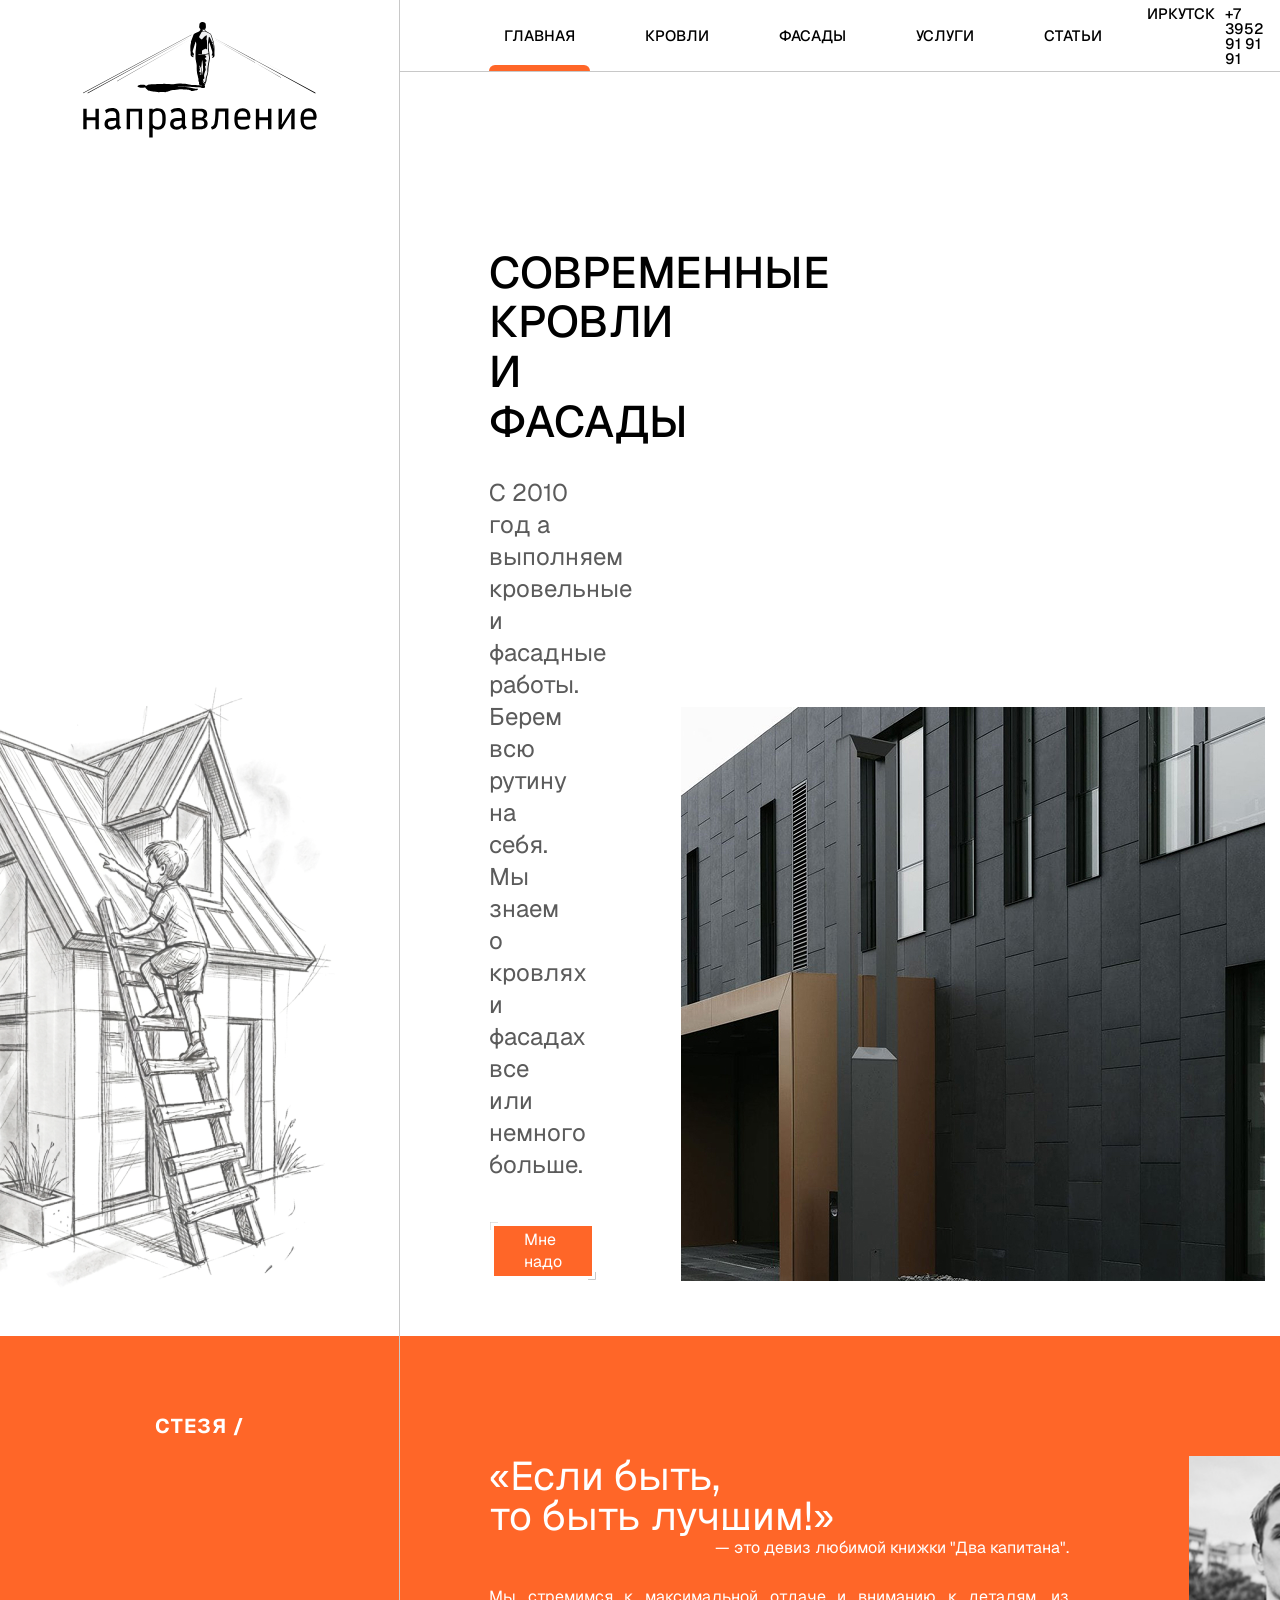
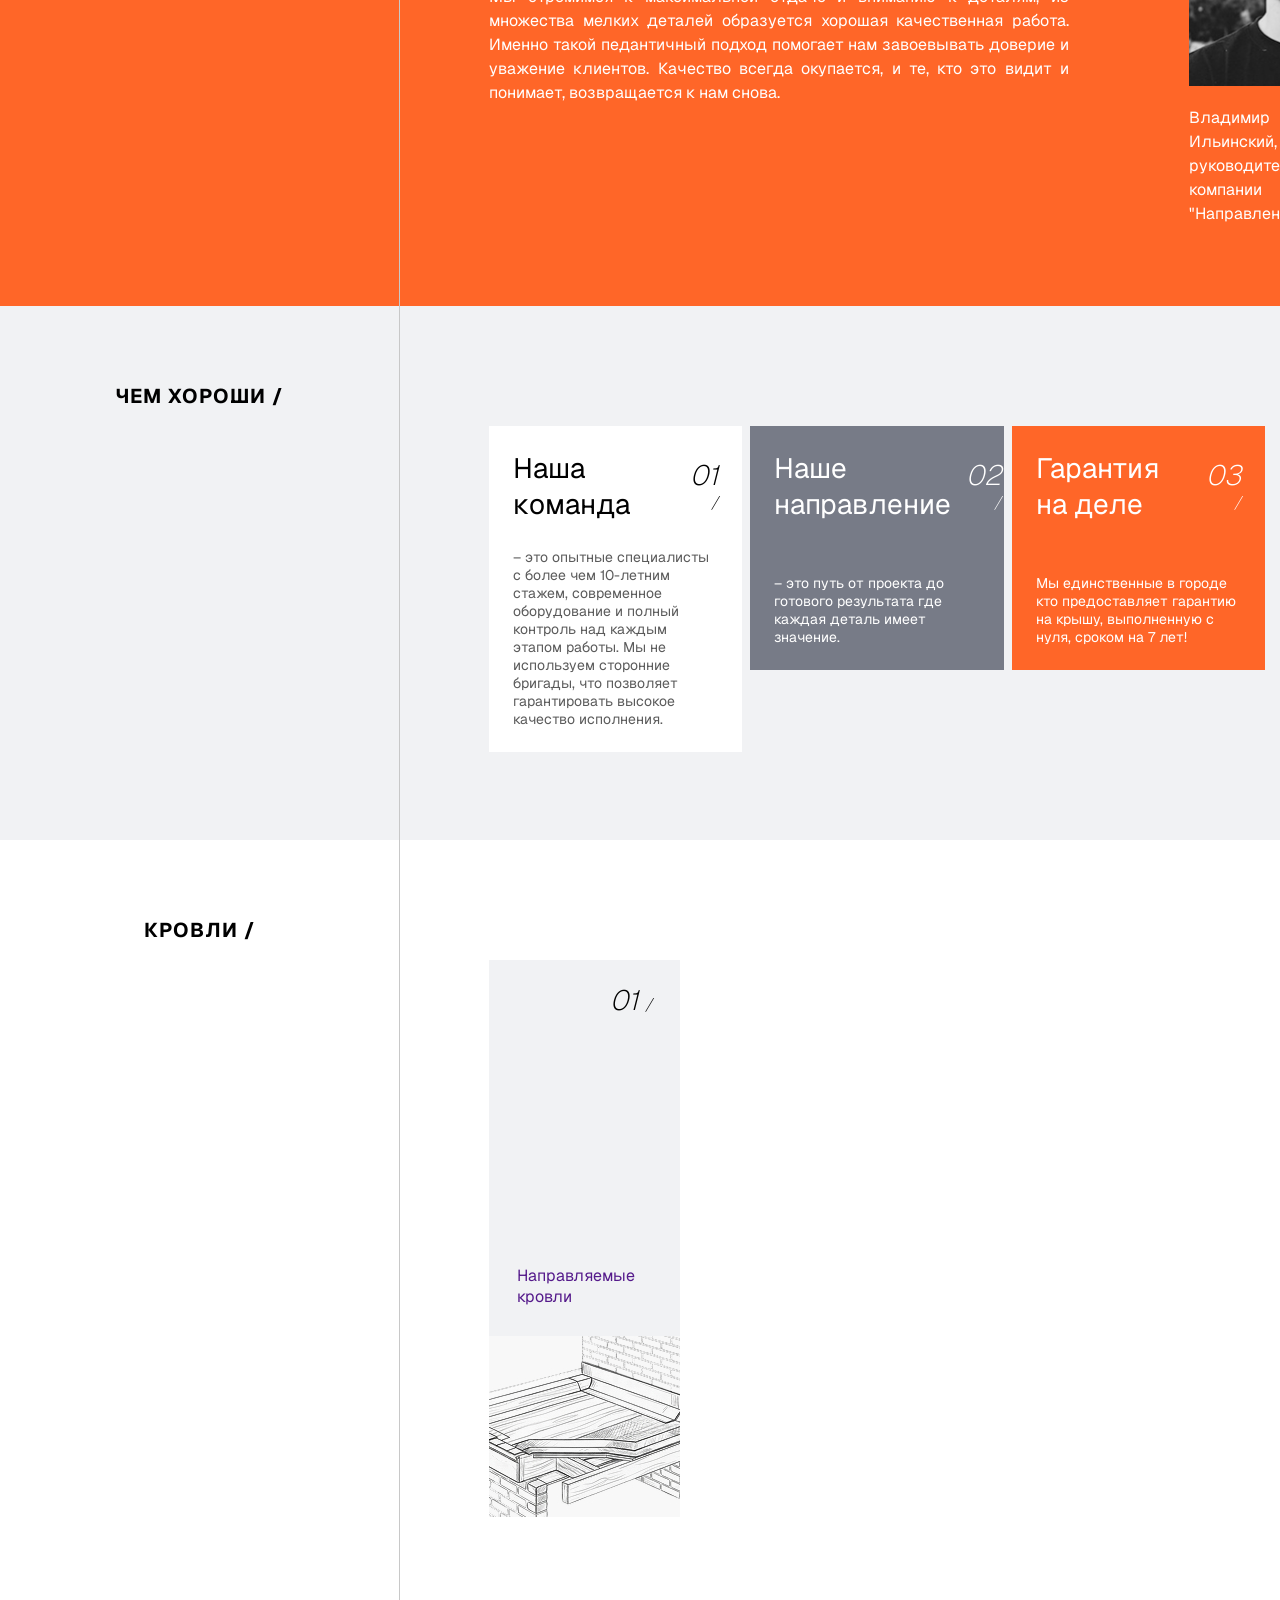
==== index.html @ a2d2a2b3 "верстка: первый коммит" ====
<!DOCTYPE html>

<html lang="ru">

<head>
	<meta charset="utf-8" />
	<title>Главная</title>
	<meta name="description" content="" />
	<meta http-equiv="X-UA-Compatible" content="IE=edge" />
	<meta name="viewport" content="width=device-width, initial-scale=1.0, maximum-scale=1.0, user-scalable=no">
    

    <link rel="stylesheet" href="css/fontawesome-all.css" />
    <link rel="stylesheet" href="css/slick.css" />
    <link rel="stylesheet" href="css/slick-theme.css" />
    <link rel="stylesheet" href="css/jquery.fancybox.css" />
    <link rel="stylesheet" href="css/fonts.css" />
    <link rel="stylesheet" href="css/reset.css" />
    <link rel="stylesheet" href="css/style.css" />
    <link rel="stylesheet" href="css/media.css" />
	
    <link rel="preconnect" href="https://fonts.googleapis.com">
    <link rel="preconnect" href="https://fonts.gstatic.com" crossorigin>
    <link href="https://fonts.googleapis.com/css2?family=Geist:ital,wght@0,100..900;1,100..900&display=swap" rel="stylesheet">
	

</head>
<body>

    
    
    <!-- HEADER
    ================================= -->
    <div class="header">
        <div class="two-cols">
            <div class="two-cols__left header__left">
                <div class="logo">
                    <a href="">
                        <img src="img/header/logo.svg" alt="">
                    </a>
                </div>
            </div>
            <div class="two-cols__right header__right">    
                <div class="container">
                    <div class="cols">
                        <div class="col">
                            <div class="nav">
                                <ul>
                                    <li class="active"><a href="">главная</a></li>
                                    <li><a href="">Кровли</a></li>
                                    <li><a href="">Фасады</a></li>
                                    <li><a href="">Услуги</a></li>
                                    <li><a href="">Статьи</a></li>
                                </ul>
                            </div>
                        </div>
                        <div class="col">
                            <div class="header__phone">
                                <span>Иркутск</span>
                                <a href="">+7 3952 91 91 91</a>
                            </div>
                        </div>
                    </div>
                </div>
            </div>
        </div>
    </div>

    <!-- INTRO
    ================================= -->
    <div class="intro">
        <div class="two-cols">
            <div class="two-cols__left intro__bg" style="background-image: url(img/intro/bg_1.png);">
                
            </div>
            <div class="two-cols__right">
                <div class="container">
                    <div class="intro__cols">
                        <div class="intro__left">
                            <h1 class="intro__title">Современные кровли и фасады</h1>
                            <p class="intro__text">С 2010 год а выполняем кровельные и фасадные работы. Берем всю рутину на себя. Мы знаем о кровлях и фасадах все или немного больше.</p>
                            <a href="" class="btn btn-orange">Мне надо</a>
                        </div>
                        <div class="intro__right">
                            <div class="intro__slider">
                                <div class="slider_intro_1">
                                    <div class="slide">
                                        <div class="in">
                                            <div class="pic">
                                                <img src="img/intro/pic_1.jpg" alt="">
                                            </div>
                                        </div>
                                    </div>
                                    <div class="slide">
                                        <div class="in">
                                            <div class="pic">
                                                <img src="img/intro/pic_1.jpg" alt="">
                                            </div>
                                        </div>
                                    </div>
                                    <div class="slide">
                                        <div class="in">
                                            <div class="pic">
                                                <img src="img/intro/pic_1.jpg" alt="">
                                            </div>
                                        </div>
                                    </div>
                                </div>
                                <div class="arrows-append-vert" id="arrows-append_1"></div>
                            </div>
                        </div>
                    </div>
                </div>
            </div>
        </div>
    </div>
    
    <!-- ABOUT
    ================================= -->
    <div class="section orange">
        <div class="two-cols">
            <div class="two-cols__left">
                <div class="section__subtitle white">стезя /</div>
            </div>
            <div class="two-cols__right">
                <div class="container">
                    <div class="about">
                        <div class="about__cols">
                            <div class="about__left">
                                <h2 class="title-block white">«Если быть,<br> то быть лучшим!» <span class="t-right">— это девиз любимой книжки "Два капитана".</span></h2>
                                <p>Мы стремимся к максимальной отдаче и вниманию к деталям, из множества мелких деталей образуется хорошая качественная работа. Именно такой педантичный подход помогает нам завоевывать доверие и уважение клиентов. Качество всегда окупается, и те, кто это видит и понимает, возвращается к нам снова.</p>
                            </div>
                            <div class="about__right">
                                <div class="pic">
                                    <img src="img/about/pic_1.jpg" alt="">
                                </div>
                                <div class="about__name">Владимир Ильинский,<br> руководитель компании "Направление"</div>
                            </div>
                        </div>
                    </div>
                </div>
            </div>
        </div>
    </div>

    <!-- ADVANTAGES
    ================================= -->
    <div class="section gray">
        <div class="two-cols">
            <div class="two-cols__left">
                <div class="section__subtitle">чем хороши / </div>
            </div>
            <div class="two-cols__right">
                <div class="container">
                    <div class="advantages">
                        <div class="items">
                            <div class="item">
                                <div class="in">
                                    <div class="top">
                                        <div class="title">Наша команда</div>
                                        <div class="num">01 <span>/</span></div>
                                    </div>
                                    <div class="bottom">
                                        <p>– это опытные специалисты с более чем 10-летним стажем, современное оборудование и полный контроль над каждым этапом работы. Мы не используем сторонние бригады, что позволяет гарантировать высокое качество исполнения.</p>
                                    </div>
                                </div>
                            </div>
                            <div class="item">
                                <div class="in gray">
                                    <div class="top">
                                        <div class="title white">Наше направление</div>
                                        <div class="num white">02 <span>/</span></div>
                                    </div>
                                    <div class="bottom">
                                        <p class="white">– это путь от проекта до готового результата где каждая деталь имеет значение.</p>
                                    </div>
                                </div>
                            </div>
                            <div class="item">
                                <div class="in orange">
                                    <div class="top">
                                        <div class="title white">Гарантия на деле</div>
                                        <div class="num white">03 <span>/</span></div>
                                    </div>
                                    <div class="bottom">
                                        <p class="white">Мы единственные в городе кто предоставляет гарантию на крышу, выполненную с нуля, сроком на 7 лет!</p>
                                    </div>
                                </div>
                            </div>
                        </div>
                    </div>
                </div>
            </div>
        </div>
    </div>
    
    <!-- CATEGORY
    ================================= -->
    <div class="section">
        <div class="two-cols">
            <div class="two-cols__left">
                <div class="section__subtitle">кровли /</div>
            </div>
            <div class="two-cols__right">
                <div class="container">
                    <div class="category">
                        <div class="items">
                            <div class="item">
                                <a href="">
                                    <div class="in">
                                        <div class="top">
                                            <div class="num">01 <span>/</span></div>
                                            <div class="title">Направляемые кровли</div>
                                        </div>
                                        <div class="pic">
                                            <img src="img/category/pic_1.jpg" alt="">
                                        </div>
                                    </div>
                                </a>
                            </div>
                        </div>
                    </div>
                </div>
            </div>
        </div>
    </div>

  

 
      
  
    
    
    
    <script src="https://code.jquery.com/jquery-3.7.1.min.js" integrity="sha256-/JqT3SQfawRcv/BIHPThkBvs0OEvtFFmqPF/lYI/Cxo=" crossorigin="anonymous"></script>
    <script src="libs/jquery.fancybox.js"></script>
    <script src="libs/slick.min.js"></script> 
    <script src="js/common.js"></script>
 

   
    
</body>
</html>
---- css/style.css ----
.clearfix:before, .clearfix:after {
    content: '';
    display: table;
}
.clearfix:after {
    clear: both;
}

*::-webkit-input-placeholder {
	color: #000;
	opacity: .8;
}

*:-moz-placeholder {
	color: #000;
	opacity: .8;
}
*::-moz-placeholder {
	color: #000;
	opacity: .8;
}
*:-ms-input-placeholder {
	color: #000;
	opacity: .8;
}

*{
    box-sizing: border-box;
    -moz-box-sizing: border-box;
}

body {
    width: 100%;
    font-size: 16px;
    font-family: "Geist", sans-serif;
	font-optical-sizing: auto;
    font-weight: normal;
    line-height: 1.3;
    position: relative;
}

.container{
    width: 100%;
    max-width: 1310px;
    min-width: 320px;
    padding-left: 15px;
    padding-right: 15px;
}

.hidden {
  display: none !important;
}


input[type='text'],
input[type='password'],
input[type='search']{
    width: 100%;
    height: 33px;
    padding: 0 12px;
    color: #707070;
    font-family: "Geist", sans-serif;
    font-size: 12px;
    background-color: #fff;
    border: 1px solid #00728A;
    border-radius: 0;
    transition: .3s;
}

textarea{    
    width: 100%;
    height: 120px;
    padding: 12px;
    color: #707070;
    font-family: "Geist", sans-serif;
    font-size: 12px;
    background-color: #fff;
    border: 1px solid #00728A;
    border-radius: 0;
    resize: none;
}

input:focus{
    outline: none;
}

textarea:focus{
    outline: none;
}

.cols{
    display: flex;
    flex-wrap: wrap;
    margin: 0 -15px;
}

.col{
    padding: 0 15px;
}

.btn{
    display: inline-block;
    border: medium none;
    background: transparent;
    cursor: pointer;
    transition: .3s;
    font-family: "Geist", sans-serif;
    position: relative;
}

.btn-orange{
    min-height: 58px;
    display: inline-flex;
    align-items: center;
    justify-content: center;
    padding: 3px 30px;
    background: #ff6628;
    border: 5px solid transparent;
    background-clip: padding-box;
    font-weight: 400;
    font-size: 16px;
    line-height: 1.375;
    color: #fff;
}

.btn-orange:before{
    content: "";
    width: 8px;
    height: 8px;
    background: url(../img/icons/btn_left_top.svg) center no-repeat;
    position: absolute;
    top: -4px;
    left: -4px;
}

.btn-orange:after{
    content: "";
    width: 8px;
    height: 8px;
    background: url(../img/icons/btn_bottom_right.svg) center no-repeat;
    position: absolute;
    bottom: -4px;
    right: -4px;
}

.btn-orange:active,
.btn-orange:hover{
    opacity: .888;
}

button:focus{
    outline: none;
}

.slick-dots{
    position: absolute;
    text-align: center;
    bottom: 25px;    
    width: 100%;
    margin: 0 auto !important;
    padding: 0 !important;
}

.slick-dots li{
    width: auto;
    height: auto;
    margin: 0 6px!important;
    padding: 0!important;
}

.slick-dots li:before{
    display: none;
}

.slick-dots li button{
    width: 15px;
    height: 15px;
    padding: 0;
    overflow: hidden;
    border-radius: 50%;
    background-color: transparent;
    border: 1px solid #00728A;
    opacity: 1;
    text-indent: -9999px;
    transition: .3s;
}

.slick-dots li.slick-active button{
    background-color: #00728A;
}

.slick-prev, 
.slick-next{
    width: 38px;
    height: 16px;
    z-index: 9;
    top: 50%;
    transform: translateY(-50%);
    transition: .3s;
    border-radius: 0;
    background-position: center !important;
    background-color: transparent !important;
    background-repeat: no-repeat !important;
}

.slick-prev:before,
.slick-next:before{
    content: none;
    
}

.slick-prev{
    left: 0;
    background-image: url(../img/icons/prev.svg)!important;
}

.slick-prev:hover{
    opacity: .8;
}

.slick-next{
    right: 0;
    background-image: url(../img/icons/next.svg)!important;
}

.slick-next:hover{
    opacity: .8;
}

.slick-dotted.slick-slider{
    margin-bottom: 0;
}

.arrows-append{
    width: 104px;
    height: 16px;
    margin: 40px auto 0;
    position: relative;
    z-index: 1;
}

.arrows-append-vert{
    width: 16px;
    height: 104px;
    position: relative;
    position: absolute;
    top: 50%;
    right: -65px;
    z-index: 3;
    transform: translateY(-50%);
}

.arrows-append-vert .slick-prev,
.arrows-append-vert .slick-next{
    width: 16px;
    height: 38px;
    top: auto;
    transform: none;
}

.arrows-append-vert .slick-prev{
    top: 0;
    left: 0;
    background-image: url(../img/icons/prev_vert.svg)!important;
}

.arrows-append-vert .slick-next{
    bottom: 0;
    right: 0;
    background-image: url(../img/icons/next_vert.svg)!important;
}

.t-right{
    text-align: right;
}

.section{
    position: relative;
    z-index: 1;
}

.section.orange{
    background: #ff6628;
}

.section.gray{
    background: #f1f2f4;
}

.two-cols{
    display: flex;
    flex-wrap: wrap;
}

.two-cols__left{
    width: 400px;
    flex-shrink: 0;
    border-right: 1px solid #c8c8c8;
}

.two-cols__right{
    width: calc(100% - 400px);
    padding-left: 74px;
}

.section .two-cols__left{
    padding: 78px 30px 35px;
}

.section .two-cols__right{
    padding-top: 120px;
    padding-bottom: 80px;
}

.section__subtitle{
    margin-bottom: 30px;
    font-weight: 700;
    font-size: 20px;
    line-height: 1.2;
    letter-spacing: 0.05em;
    text-transform: uppercase;
    color: #000;
    text-align: center;
}

.section__subtitle.white{
    color: #fff;
}

.title-block{
    margin-bottom: 25px;
    font-weight: 400;
    font-size: 40px;
    line-height: 1;
    color: #000;
}

.title-block.white{
    color: #fff;
}

.title-block span{
    display: block;
    font-weight: 400;
    font-size: 16px;
    line-height: 1.5;
    color: #fff;
}

/**HEADER**/
.header{
    width: 100%;
    position: relative;
    z-index: 12;
}

.header .two-cols{
    align-items: flex-start;
}

.header__left{
    padding: 22px 30px 0;
}

.header__right{
    border-bottom: 1px solid #c8c8c8;
}

.header .logo{
    display: flex;
    justify-content: center;
}

.header .logo img{
    width: 234px;
    display: block;
}

.header  .cols{
    flex-wrap: nowrap;
    align-items: center;
    justify-content: space-between;
}

.nav > ul{
    display: flex;
    column-gap: 40px;
    list-style: none;
}

.nav > ul > li{
    position: relative;
}

.nav > ul > li > a{
    display: block;
    padding: 28px 15px;
    font-weight: 500;
    font-size: 15px;
    line-height: 1;
    text-transform: uppercase;
    color: #000;
    position: relative;
}

.nav > ul > li > a:before{
    content: "";
    width: 100%;
    height: 6px;
    background: #ff6628;
    border-radius: 12px 12px 0 0;
    position: absolute;
    bottom: 0;
    left: 0;
    z-index: 3;
    transition: .3s;
    opacity: 0;
}

.nav > ul > li:hover > a:before,
.nav > ul > li.active > a:before{
    opacity: 1;
}

.header__phone{
    display: flex;
    column-gap: 10px;
    font-weight: 500;
    font-size: 15px;
    line-height: 1;
    text-transform: uppercase;
    color: #000;
}

.header__phone span{
    
}

.header__phone a{
    color: inherit;
}

/**INTRO**/
.intro{
    width: 100%;
    position: relative;
    z-index: 12;
}


.intro .two-cols__left{

}

.intro .two-cols__right{
    min-height: 824px;
    padding-top: 110px;
    padding-bottom: 55px;
}

.intro__bg{
    background-position: left bottom;
    background-repeat: no-repeat;
}

.intro__cols{
    display: flex;
    flex-wrap: wrap;
    align-items: flex-end;
}

.intro__left{
    width: calc(100% - 584px);
    padding-right: 105px;
}

.intro__right{
    width: 584px;
    flex-shrink: 0;
}

.intro__title{
    margin-bottom: 30px;
    font-weight: 500;
    font-size: 44px;
    line-height: 1.13636;
    text-transform: uppercase;
    color: #000;
}

.intro__text{
    margin-bottom: 40px;
    font-weight: 400;
    font-size: 24px;
    line-height: 1.33333;
    color: #5b5b5b;
}

.intro__slider{
    position: relative;
}

.intro__slider .in{
    height: 574px;
    position: relative;
}

.intro__slider .pic{
    height: 100%;
    position: relative;
    z-index: 1;
}

.intro__slider .pic img{
    width: 100%;
    height: 100%;
    display: block;
    object-fit: cover;
}

/**ABOUT**/
.about{

}

.about__cols{
    display: flex;
    flex-wrap: wrap;
}

.about__left{
    width: 700px;
    flex-shrink: 0;
    padding-right: 120px;
}

.about__right{
    width: calc(100% - 700px);
}

.about p{
    font-weight: 400;
    font-size: 16px;
    line-height: 1.5;
    text-align: justify;
    color: #fff;
}

.about .pic{
    width: 230px;
    margin-bottom: 20px;
}

.about .pic img{
    width: 100%;
    display: block;
}

.about__name{
    font-weight: 400;
    font-size: 16px;
    line-height: 1.5;
    color: #fff;
}

/**ADVANTAGES**/
.advantages{

}

.advantages .items{
    display: flex;
    flex-wrap: wrap;
    margin: 0 -4px;
}

.advantages .item{
    width: 33.33%;
    padding: 0 4px;
    margin-bottom: 8px;
}

.advantages .item .in{
    min-height: 244px;
    display: flex;
    flex-wrap: wrap;
    align-content: space-between;
    padding: 24px;
    background: #fff;
}

.advantages .item .in.gray{
    background: #777b87;
}

.advantages .item .in.orange{
    background: #ff6628;
}

.advantages .item .top{
    width: 100%;
    display: flex;
    align-items: center;
    justify-content: space-between;
    padding-bottom: 25px;
}

.advantages .item .bottom{
    width: 100%;
}

.advantages .item .title{
    padding-right: 15px;
    font-weight: 400;
    font-size: 28px;
    color: #000;
}

.advantages .item .num{
    font-weight: 200;
    font-style: italic;
    font-size: 28px;
    line-height: 0.85714;
    text-align: right;
    text-transform: uppercase;
    color: #000;
}

.advantages .item .num span{
    font-size: 16px;
}

.advantages .item p{
    font-weight: 400;
    font-size: 14px;
    line-height: 1.28571;
    color: #5b5b5b;
}

.advantages .item .title.white,
.advantages .item .num.white,
.advantages .item p.white{
    color: #fff;
}

/**CATEGORY**/
.category{

}

.category .items{
    display: flex;
    flex-wrap: wrap;
    margin: 0 -2px;
}

.category .item{
    width: 25%;
    padding: 0 2px;
    margin-bottom: 4px;
}

.category .item .in{
    display: flex;
    flex-wrap: wrap;
    align-content: space-between;
}

.category .item .top{
    height: 376px;
    display: flex;
    flex-wrap: wrap;
    align-content: space-between;
    padding: 28px;
    background: #f1f2f4;
}

.category .item .num{
    margin-bottom: 20px;
    width: 100%;
    font-weight: 200;
    font-style: italic;
    font-size: 28px;
    line-height: 0.85714;
    text-align: right;
    text-transform: uppercase;
    color: #000;
}

.category .item .num span{
    font-size: 16px;
}

.category .item .title{
    width: 100%;
}

.category .item .pic{
    height: 181px;
}

.category .item .pic img{
    width: 100%;
    height: 100%;
    display: block;
    object-fit: cover;
}
---- css/media.css ----
@media only screen and (max-width : 1600px){
	


}/**1600px**/

@media only screen and (max-width : 1440px){
	
}/**1440px**/



@media only screen and (max-width : 1280px){
	
}/**1280px**/

@media only screen and (max-width : 1200px){
	
}/**1200px**/

@media only screen and (max-width : 1199px){
	
}/**1199px**/

@media only screen and (max-width : 992px){

}/**992px**/

@media only screen and (max-width : 991px){
	
}/**991px**/

@media only screen and (max-width : 768px){
    
}/**768px**/

@media only screen and (max-width : 767px){
	



}/**767px**/

@media only screen and (max-width : 576px){
	
}/**576px**/

@media only screen and (max-width : 575px){
	
}/**575px**/

@media only screen and (max-width : 480px){
	
}/**480px**/

@media only screen and (max-width : 425px){
	
}/**425px**/

@media only screen and (max-width : 375px){
	
}/**375px**/

@media only screen and (max-width : 360px){
	
}/**360px**/

@media only screen and (max-width : 320px){

}/**320px**/





@media only screen and (min-width : 1200px){

}
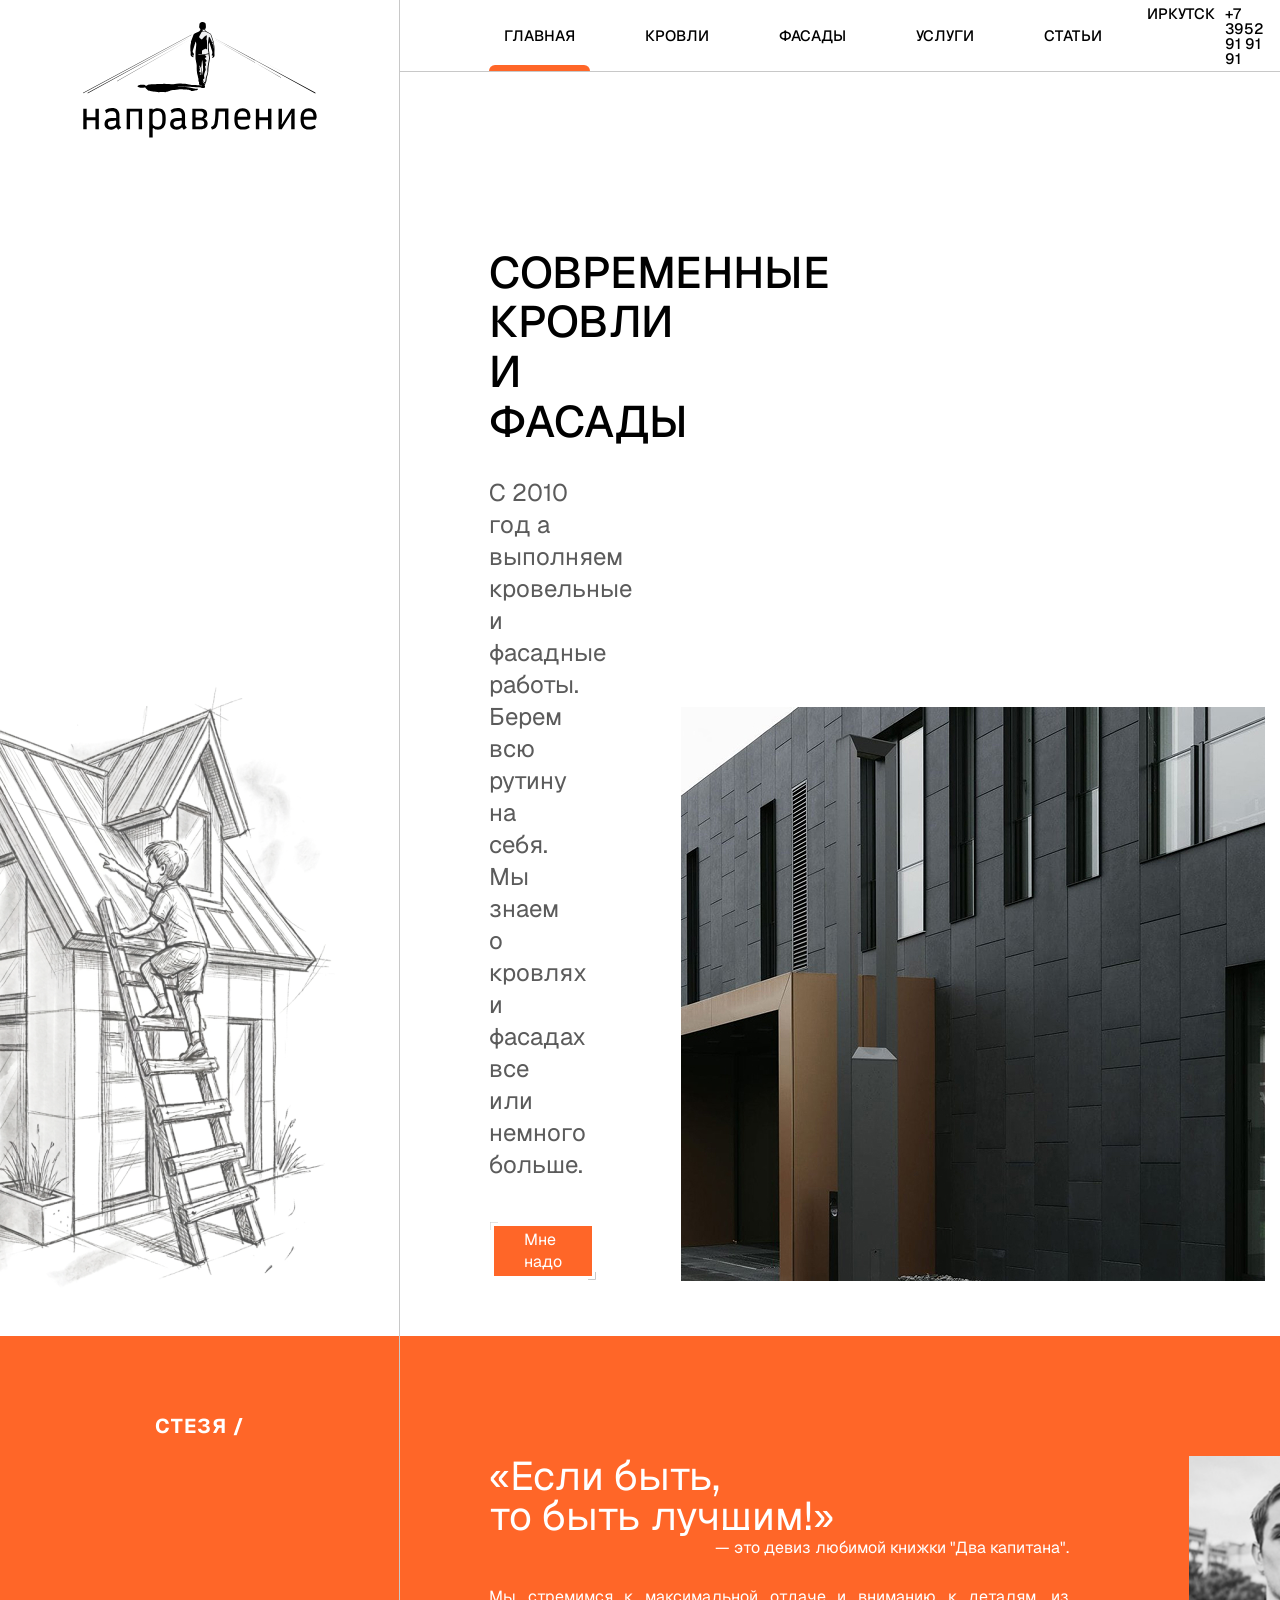
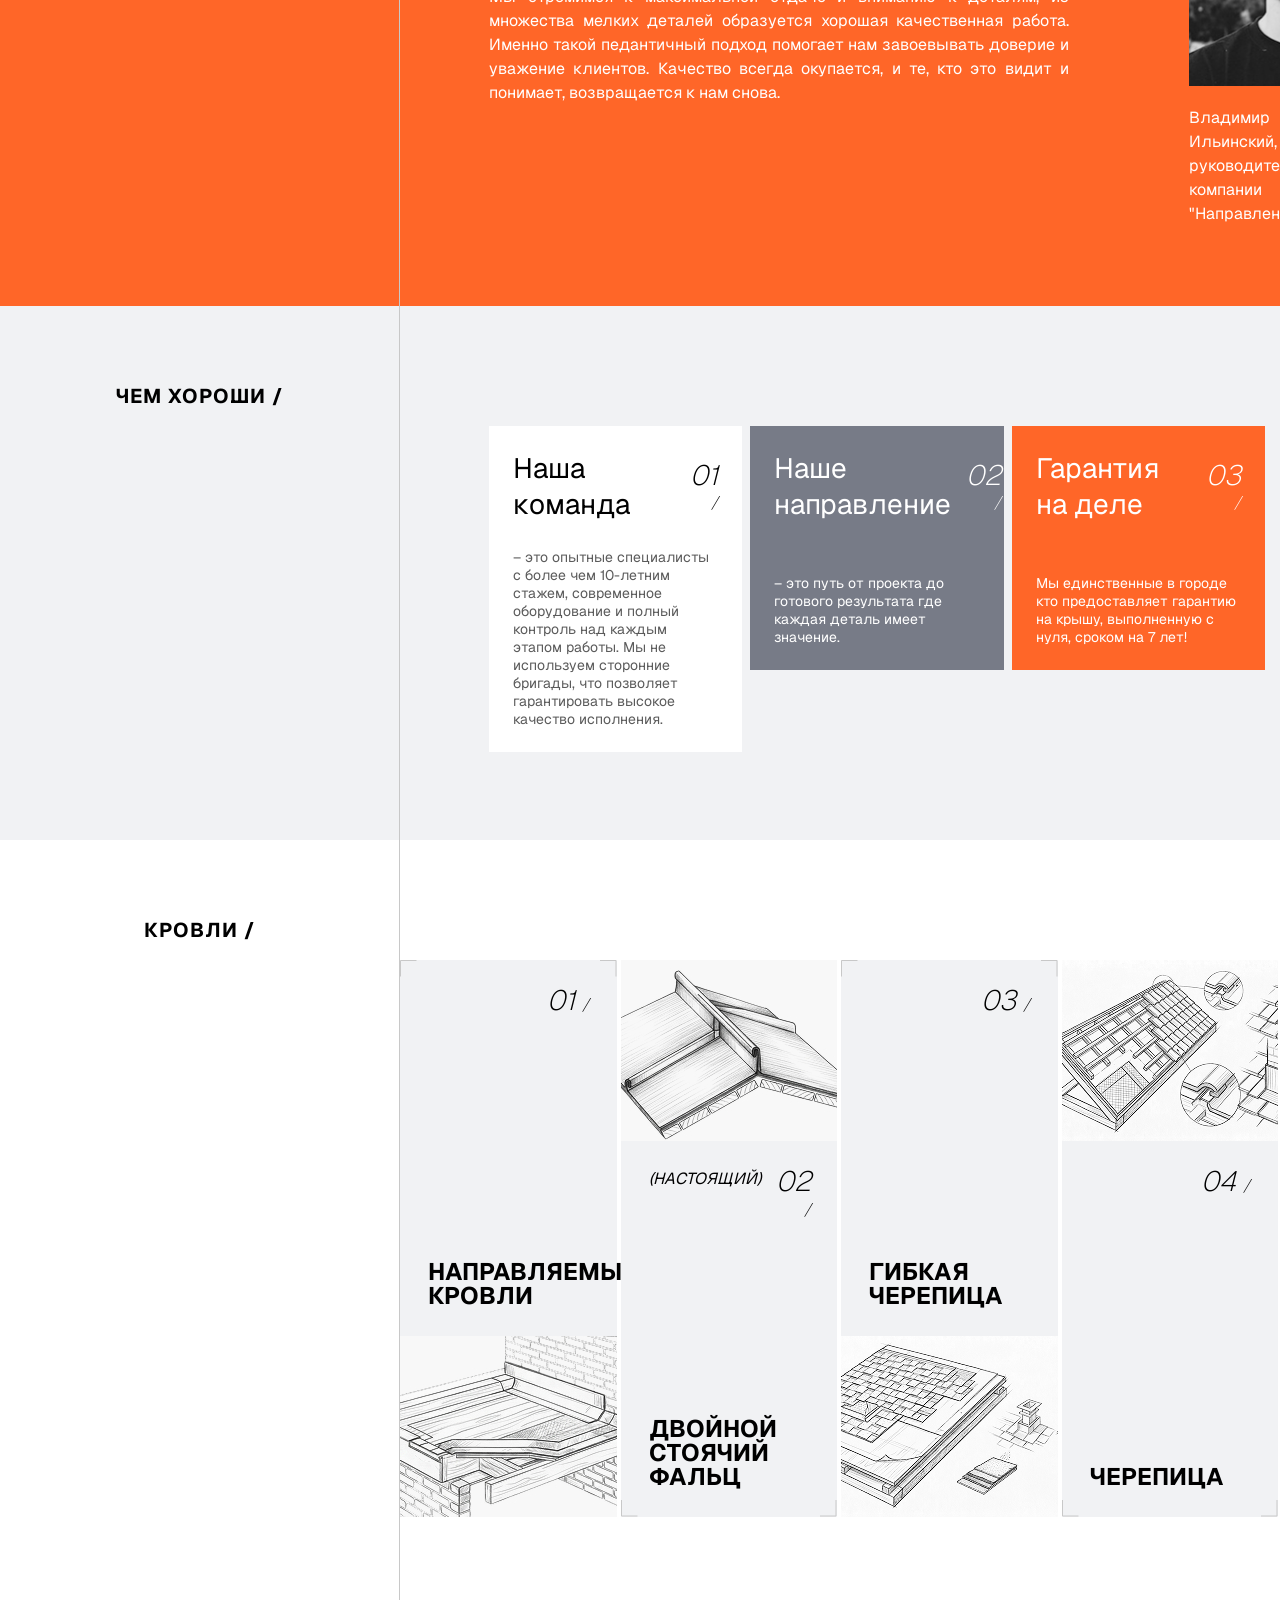
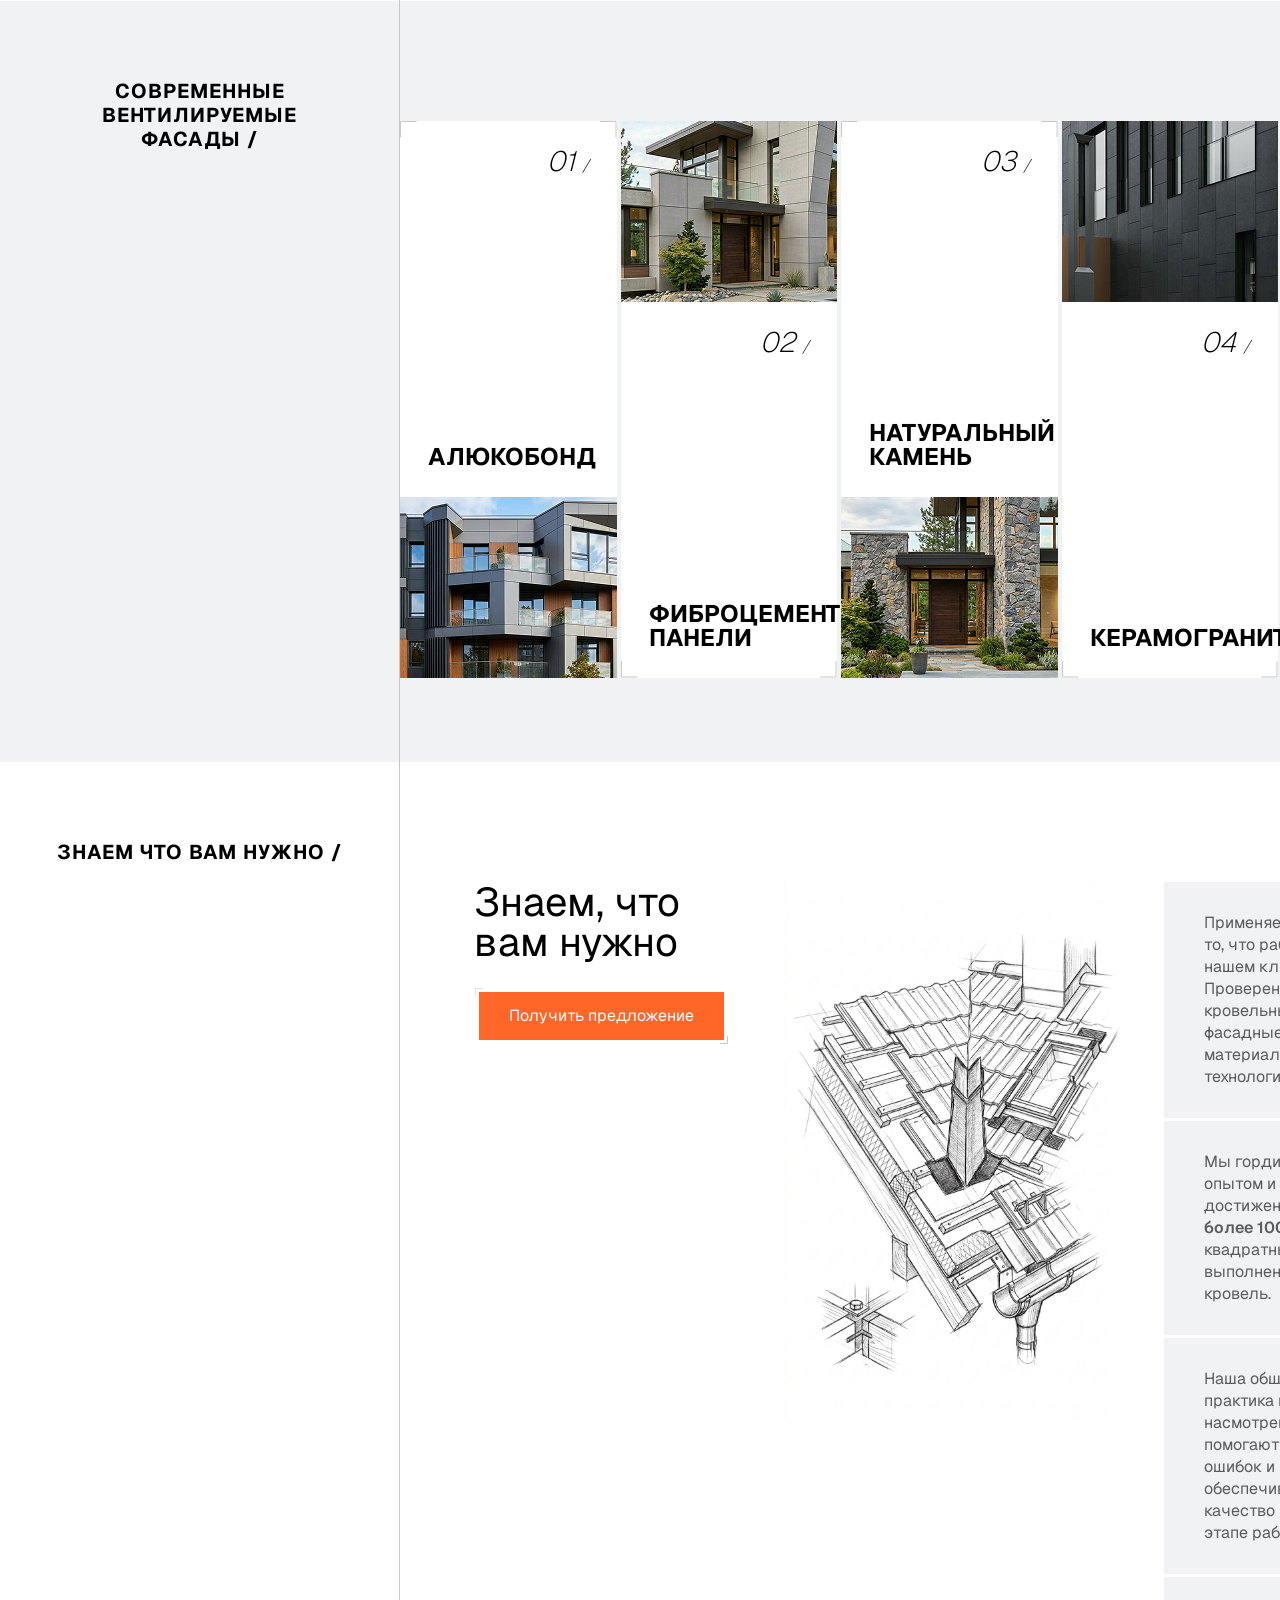
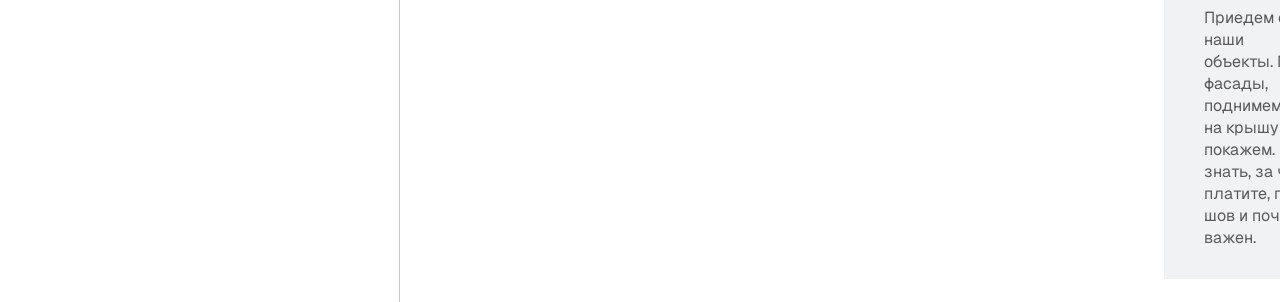
==== commit ac5660eb: "добавил 1" ====
--- a/index.html
+++ b/index.html
@@ -196,38 +196,199 @@
     
     <!-- CATEGORY
     ================================= -->
-    <div class="section">
+    <div class="section section-category">
         <div class="two-cols">
             <div class="two-cols__left">
                 <div class="section__subtitle">кровли /</div>
             </div>
             <div class="two-cols__right">
-                <div class="container">
-                    <div class="category">
-                        <div class="items">
-                            <div class="item">
-                                <a href="">
+                <div class="category">
+                    <div class="items">
+                        <div class="item">
+                            <a href="">
+                                <div class="in">
+                                    <div class="top">
+                                        <div class="num">01 <span>/</span></div>
+                                        <div class="title">Направляемые кровли</div>
+                                    </div>
+                                    <div class="pic">
+                                        <img src="img/category/pic_1.jpg" alt="">
+                                    </div>
+                                </div>
+                            </a>
+                        </div>
+                        <div class="item">
+                            <a href="">
+                                <div class="in">
+                                    <div class="top">
+                                        <div class="flex">
+                                            <div class="sub">(настоящий)</div>
+                                            <div class="num">02 <span>/</span></div>
+                                        </div>
+                                        <div class="title">Двойной стоячий фальц</div>
+                                    </div>
+                                    <div class="pic">
+                                        <img src="img/category/pic_2.jpg" alt="">
+                                    </div>
+                                </div>
+                            </a>
+                        </div>
+                        <div class="item">
+                            <a href="">
+                                <div class="in">
+                                    <div class="top">
+                                        <div class="num">03 <span>/</span></div>
+                                        <div class="title">гибкая черепица</div>
+                                    </div>
+                                    <div class="pic">
+                                        <img src="img/category/pic_3.jpg" alt="">
+                                    </div>
+                                </div>
+                            </a>
+                        </div>
+                        <div class="item">
+                            <a href="">
+                                <div class="in">
+                                    <div class="top">
+                                        <div class="num">04 <span>/</span></div>
+                                        <div class="title">Черепица</div>
+                                    </div>
+                                    <div class="pic">
+                                        <img src="img/category/pic_4.jpg" alt="">
+                                    </div>
+                                </div>
+                            </a>
+                        </div>
+                    </div>
+                </div>
+            </div>
+        </div>
+    </div>
+
+    <!-- CATEGORY
+    ================================= -->
+    <div class="section section-category gray">
+        <div class="two-cols">
+            <div class="two-cols__left">
+                <div class="section__subtitle">современные<br> вентилируемые<br> фасады / </div>
+            </div>
+            <div class="two-cols__right">
+                <div class="catalog">
+                    <div class="items">
+                        <div class="item">
+                            <a href="">
+                                <div class="in">
+                                    <div class="top">
+                                        <div class="num">01 <span>/</span></div>
+                                        <div class="title">алюкобонд</div>
+                                    </div>
+                                    <div class="pic">
+                                        <img src="img/catalog/pic_1.jpg" alt="">
+                                    </div>
+                                </div>
+                            </a>
+                        </div>
+                        <div class="item">
+                            <a href="">
+                                <div class="in">
+                                    <div class="top">
+                                        <div class="num">02 <span>/</span></div>
+                                        <div class="title">фиброцементные панели</div>
+                                    </div>
+                                    <div class="pic">
+                                        <img src="img/catalog/pic_2.jpg" alt="">
+                                    </div>
+                                </div>
+                            </a>
+                        </div>
+                        <div class="item">
+                            <a href="">
+                                <div class="in">
+                                    <div class="top">
+                                        <div class="num">03 <span>/</span></div>
+                                        <div class="title">натуральный камень</div>
+                                    </div>
+                                    <div class="pic">
+                                        <img src="img/catalog/pic_3.jpg" alt="">
+                                    </div>
+                                </div>
+                            </a>
+                        </div>
+                        <div class="item">
+                            <a href="">
+                                <div class="in">
+                                    <div class="top">
+                                        <div class="num">04 <span>/</span></div>
+                                        <div class="title">керамогранит</div>
+                                    </div>
+                                    <div class="pic">
+                                        <img src="img/catalog/pic_4.jpg" alt="">
+                                    </div>
+                                </div>
+                            </a>
+                        </div>
+                    </div>
+                </div>
+            </div>
+        </div>
+    </div>
+
+    <!-- WHY
+    ================================= -->
+    <div class="section section-why">
+        <div class="two-cols">
+            <div class="two-cols__left">
+                <div class="section__subtitle">знаем что вам нужно /</div>
+            </div>
+            <div class="two-cols__right">
+                <div class="why">
+                    <div class="why__cols">
+                        <div class="why__left">
+                            <h2 class="title-block">Знаем, что вам нужно</h2>
+                            <a href="" class="btn btn-orange">Получить предложение</a>
+                        </div>
+                        <div class="why__center">
+                            <div class="pic">
+                                <img src="img/why/pic_1.jpg" alt="">
+                            </div>
+                        </div>
+                        <div class="why__right">
+                            <div class="items">
+                                <div class="item">
                                     <div class="in">
-                                        <div class="top">
-                                            <div class="num">01 <span>/</span></div>
-                                            <div class="title">Направляемые кровли</div>
-                                        </div>
-                                        <div class="pic">
-                                            <img src="img/category/pic_1.jpg" alt="">
-                                        </div>
-                                    </div>
-                                </a>
-                            </div>
-                        </div>
-                    </div>
-                </div>
-            </div>
-        </div>
-    </div>
-
-  
-
- 
+                                        <div class="left">
+                                            <p>Применяем только то, что работает в нашем климате:<br> Проверенные кровельные и фасадные материалы и технологии.</p>
+                                        </div>
+                                    </div>
+                                </div>
+                                <div class="item">
+                                    <div class="in">
+                                        <div class="left">
+                                            <p>Мы гордимся своим опытом и достижениями –<br> <span>более 100 тысяч</span> квадратных метров выполненных кровель.</p>
+                                        </div>
+                                    </div>
+                                </div>
+                                <div class="item">
+                                    <div class="in">
+                                        <div class="left">
+                                            <p>Наша обширная практика и высокая насмотренность помогают избегать ошибок и обеспечивать качество на каждом этапе работы</p>
+                                        </div>
+                                    </div>
+                                </div>
+                                <div class="item">
+                                    <div class="in">
+                                        <div class="left">
+                                            <p>Приедем с вами на наши объекты. Посмотрим фасады, поднимемся с вами на крышу и всё покажем. Вы будете знать, за что платите, где какой шов и почему он важен.</p>
+                                        </div>
+                                    </div>
+                                </div>
+                            </div>
+                        </div>
+                    </div>
+                </div>
+            </div>
+        </div>
+    </div>
       
   
     
--- a/css/style.css
+++ b/css/style.css
@@ -649,6 +649,11 @@
 
 }
 
+.section-category .two-cols__right{
+    padding-left: 0;
+    padding-right: 2px;
+}
+
 .category .items{
     display: flex;
     flex-wrap: wrap;
@@ -665,15 +670,71 @@
     display: flex;
     flex-wrap: wrap;
     align-content: space-between;
-}
+    position: relative;
+}
+
+.category .item:nth-child(even) .in{
+    flex-direction: column-reverse;
+}
+
+.category .item .in:before{
+    content: "";
+    width: 17px;
+    height: 17px;
+    background: url(../img/category/top_left.svg) center no-repeat;
+    position: absolute;
+    top: 0;
+    left: 0;
+    z-index: 3;
+}
+
+.category .item:nth-child(even) .in:before{
+    background: url(../img/category/bottom_left.svg) center no-repeat;
+    top: auto;
+    bottom: 0;
+}
+
+.category .item .in:after{
+    content: "";
+    width: 17px;
+    height: 17px;
+    background: url(../img/category/top_right.svg) center no-repeat;
+    position: absolute;
+    top: 0;
+    right: 0;
+    z-index: 3;
+}
+
+.category .item:nth-child(even) .in:after{
+    background: url(../img/category/bottom_right.svg) center no-repeat;
+    top: auto;
+    bottom: 0;
+}
+
 
 .category .item .top{
+    width: 100%;
     height: 376px;
     display: flex;
     flex-wrap: wrap;
     align-content: space-between;
     padding: 28px;
     background: #f1f2f4;
+}
+
+.category .item .flex{
+    width: 100%;
+    display: flex;
+    justify-content: space-between;
+}
+
+.category .item .sub{
+    padding-right: 15px;
+    font-weight: 400;
+    font-style: italic;
+    font-size: 16px;
+    text-transform: uppercase;
+    color: #000;
 }
 
 .category .item .num{
@@ -694,9 +755,15 @@
 
 .category .item .title{
     width: 100%;
+    font-weight: 700;
+    font-size: 24px;
+    line-height: 1;
+    text-transform: uppercase;
+    color: #000;
 }
 
 .category .item .pic{
+    width: 100%;
     height: 181px;
 }
 
@@ -706,3 +773,203 @@
     display: block;
     object-fit: cover;
 }
+
+/**CATALOG**/
+.catalog{
+
+}
+
+.section-catalog .two-cols__right{
+    padding-left: 0;
+    padding-right: 2px;
+}
+
+.catalog .items{
+    display: flex;
+    flex-wrap: wrap;
+    margin: 0 -2px;
+}
+
+.catalog .item{
+    width: 25%;
+    padding: 0 2px;
+    margin-bottom: 4px;
+}
+
+.catalog .item .in{
+    display: flex;
+    flex-wrap: wrap;
+    align-content: space-between;
+    position: relative;
+}
+
+.catalog .item:nth-child(even) .in{
+    flex-direction: column-reverse;
+}
+
+.catalog .item .in:before{
+    content: "";
+    width: 17px;
+    height: 17px;
+    background: url(../img/category/top_left.svg) center no-repeat;
+    position: absolute;
+    top: 0;
+    left: 0;
+    z-index: 3;
+}
+
+.catalog .item:nth-child(even) .in:before{
+    background: url(../img/category/bottom_left.svg) center no-repeat;
+    top: auto;
+    bottom: 0;
+}
+
+.catalog .item .in:after{
+    content: "";
+    width: 17px;
+    height: 17px;
+    background: url(../img/category/top_right.svg) center no-repeat;
+    position: absolute;
+    top: 0;
+    right: 0;
+    z-index: 3;
+}
+
+.catalog .item:nth-child(even) .in:after{
+    background: url(../img/category/bottom_right.svg) center no-repeat;
+    top: auto;
+    bottom: 0;
+}
+
+.catalog .item .top{
+    width: 100%;
+    height: 376px;
+    display: flex;
+    flex-wrap: wrap;
+    align-content: space-between;
+    padding: 28px;
+    background: #fff;
+}
+
+.catalog .item .flex{
+    width: 100%;
+    display: flex;
+    justify-content: space-between;
+}
+
+.catalog .item .sub{
+    padding-right: 15px;
+    font-weight: 400;
+    font-style: italic;
+    font-size: 16px;
+    text-transform: uppercase;
+    color: #000;
+}
+
+.catalog .item .num{
+    margin-bottom: 20px;
+    width: 100%;
+    font-weight: 200;
+    font-style: italic;
+    font-size: 28px;
+    line-height: 0.85714;
+    text-align: right;
+    text-transform: uppercase;
+    color: #000;
+}
+
+.catalog .item .num span{
+    font-size: 16px;
+}
+
+.catalog .item .title{
+    width: 100%;
+    font-weight: 700;
+    font-size: 24px;
+    line-height: 1;
+    text-transform: uppercase;
+    color: #000;
+}
+
+.catalog .item .pic{
+    width: 100%;
+    height: 181px;
+}
+
+.catalog .item .pic img{
+    width: 100%;
+    height: 100%;
+    display: block;
+    object-fit: cover;
+}
+
+/**WHY**/
+.why{
+
+}
+
+.section-why .two-cols__right{
+    padding-right: 0;
+    padding-bottom: 0;
+}
+
+.why__cols{
+    display: flex;
+}
+
+.why__left{
+    width: 310px;
+    flex-shrink: 0;
+    padding-right: 22px;
+    padding-bottom: 30px;
+}
+
+.why__center{
+    width: 337px;
+    flex-shrink: 0;
+}
+
+.why__right{
+    flex-grow: 1;
+    padding-left: 43px;
+    padding-bottom: 20px;
+}
+
+.why .pic{
+    height: 544px;
+}
+
+.why .pic img{
+    width: 100%;
+    height: 100%;
+    display: block;
+    object-fit: cover;
+}
+
+.why .items{
+
+}
+
+.why .item{
+    margin-bottom: 3px;
+}
+
+.why .item .in{
+    padding: 30px 40px;
+    background: #f1f2f4;
+}
+
+.why .item .left{
+    max-width: 562px;
+}
+
+.why .item p{
+    font-weight: 400;
+    font-size: 16px;
+    line-height: 1.375;
+    color: #5b5b5b;
+}
+
+.why .item p span{
+    font-weight: 600;
+}
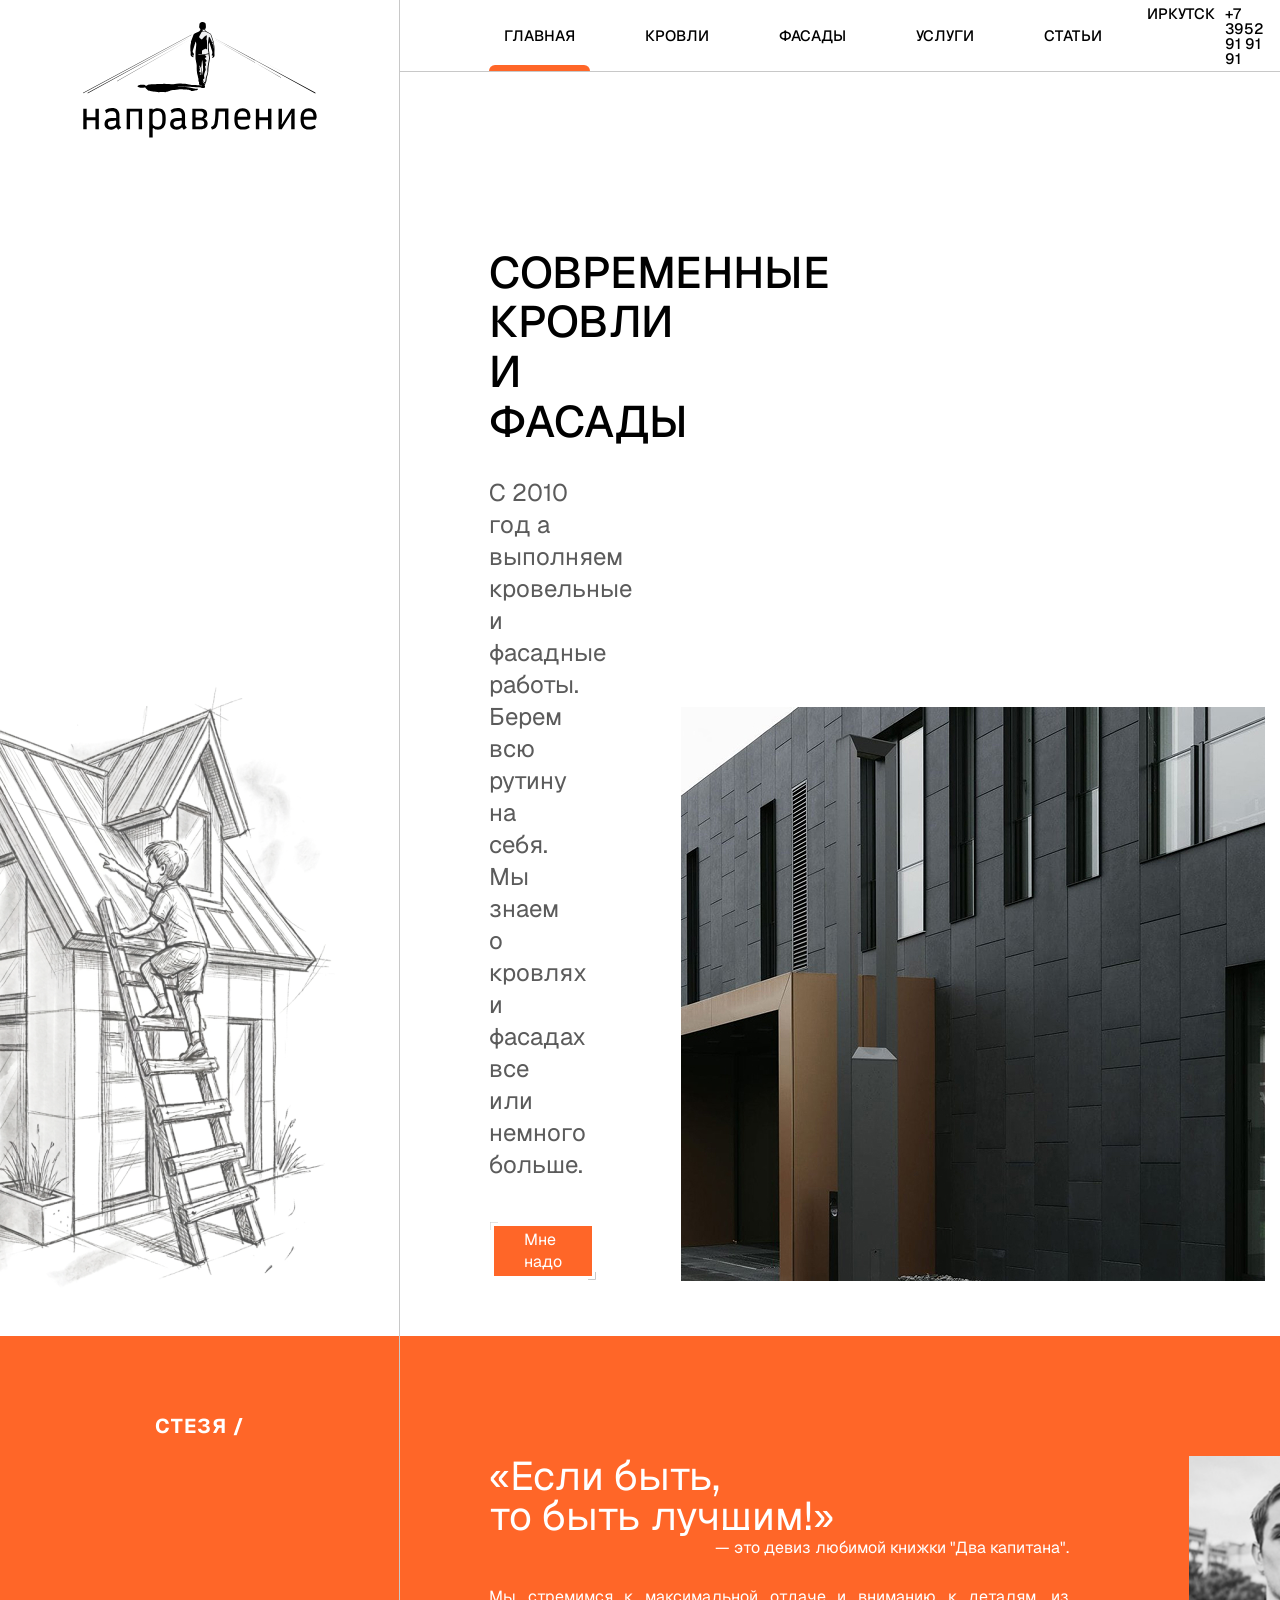
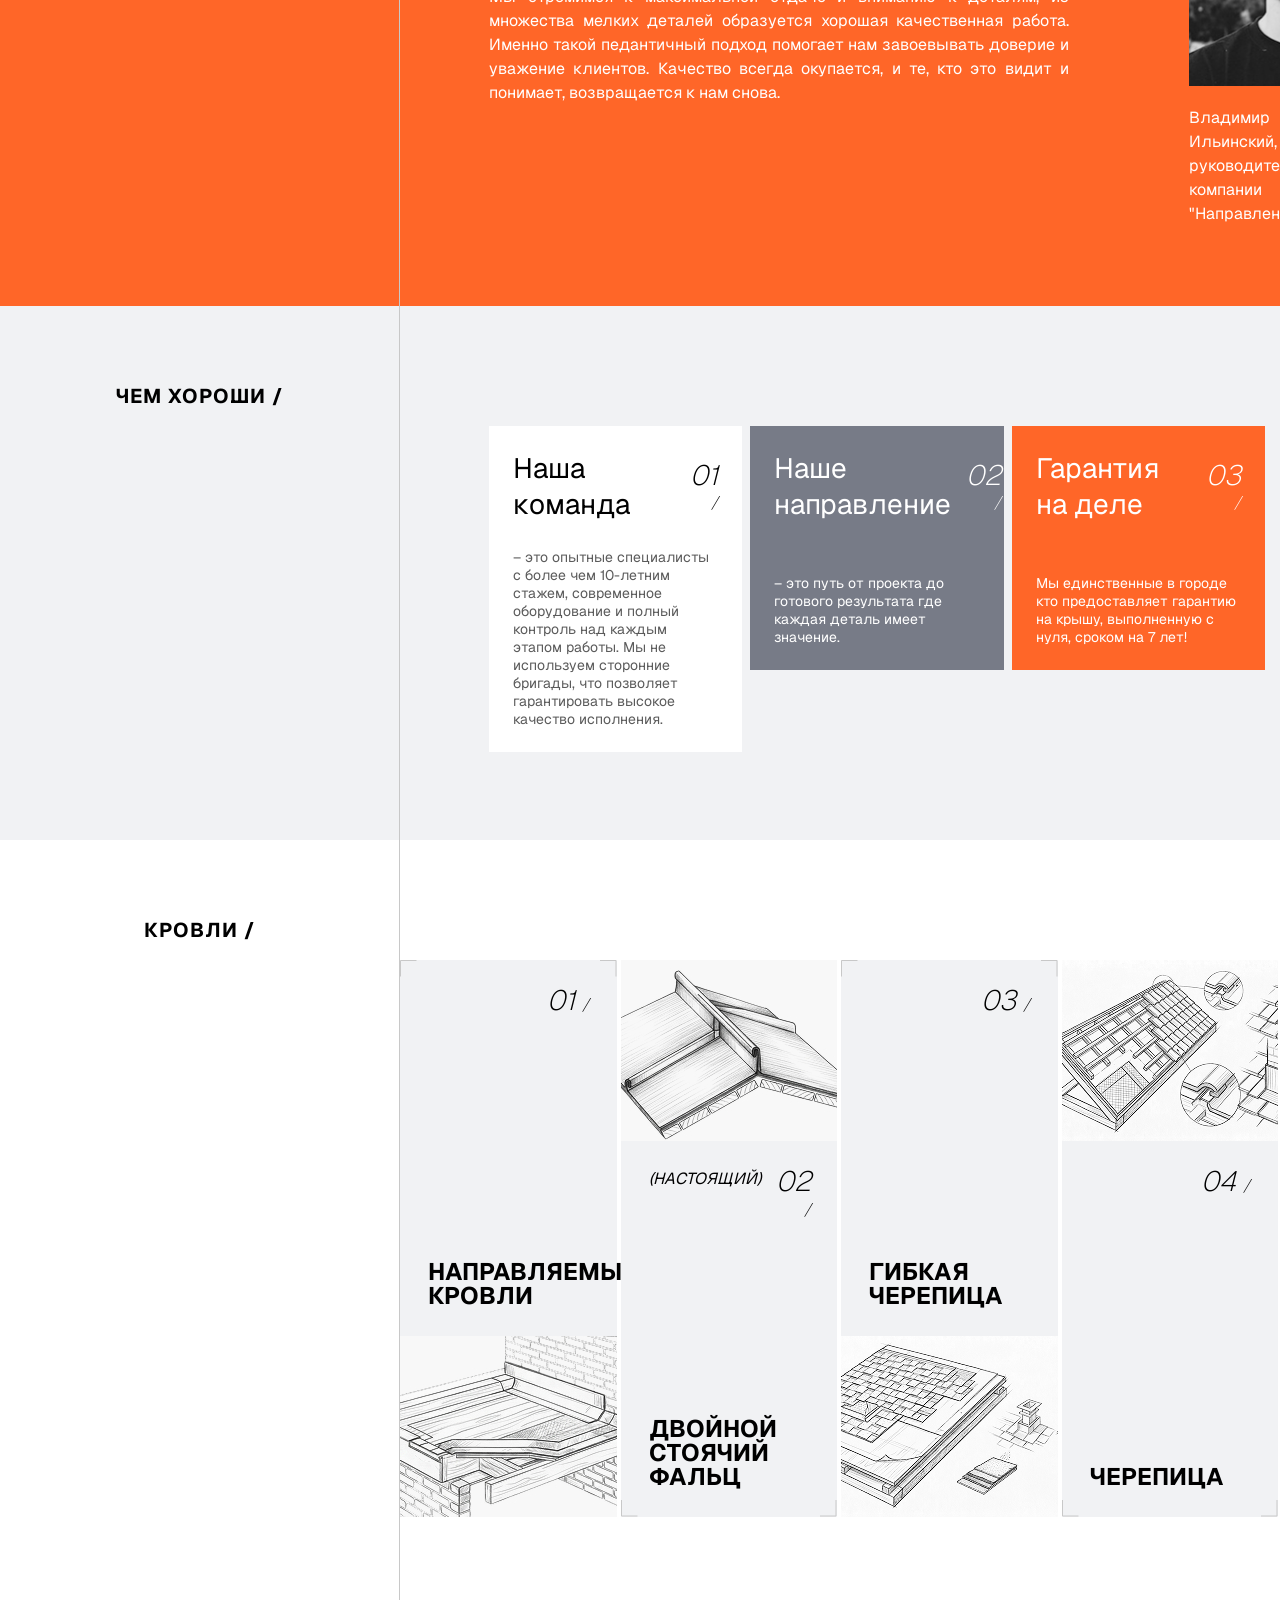
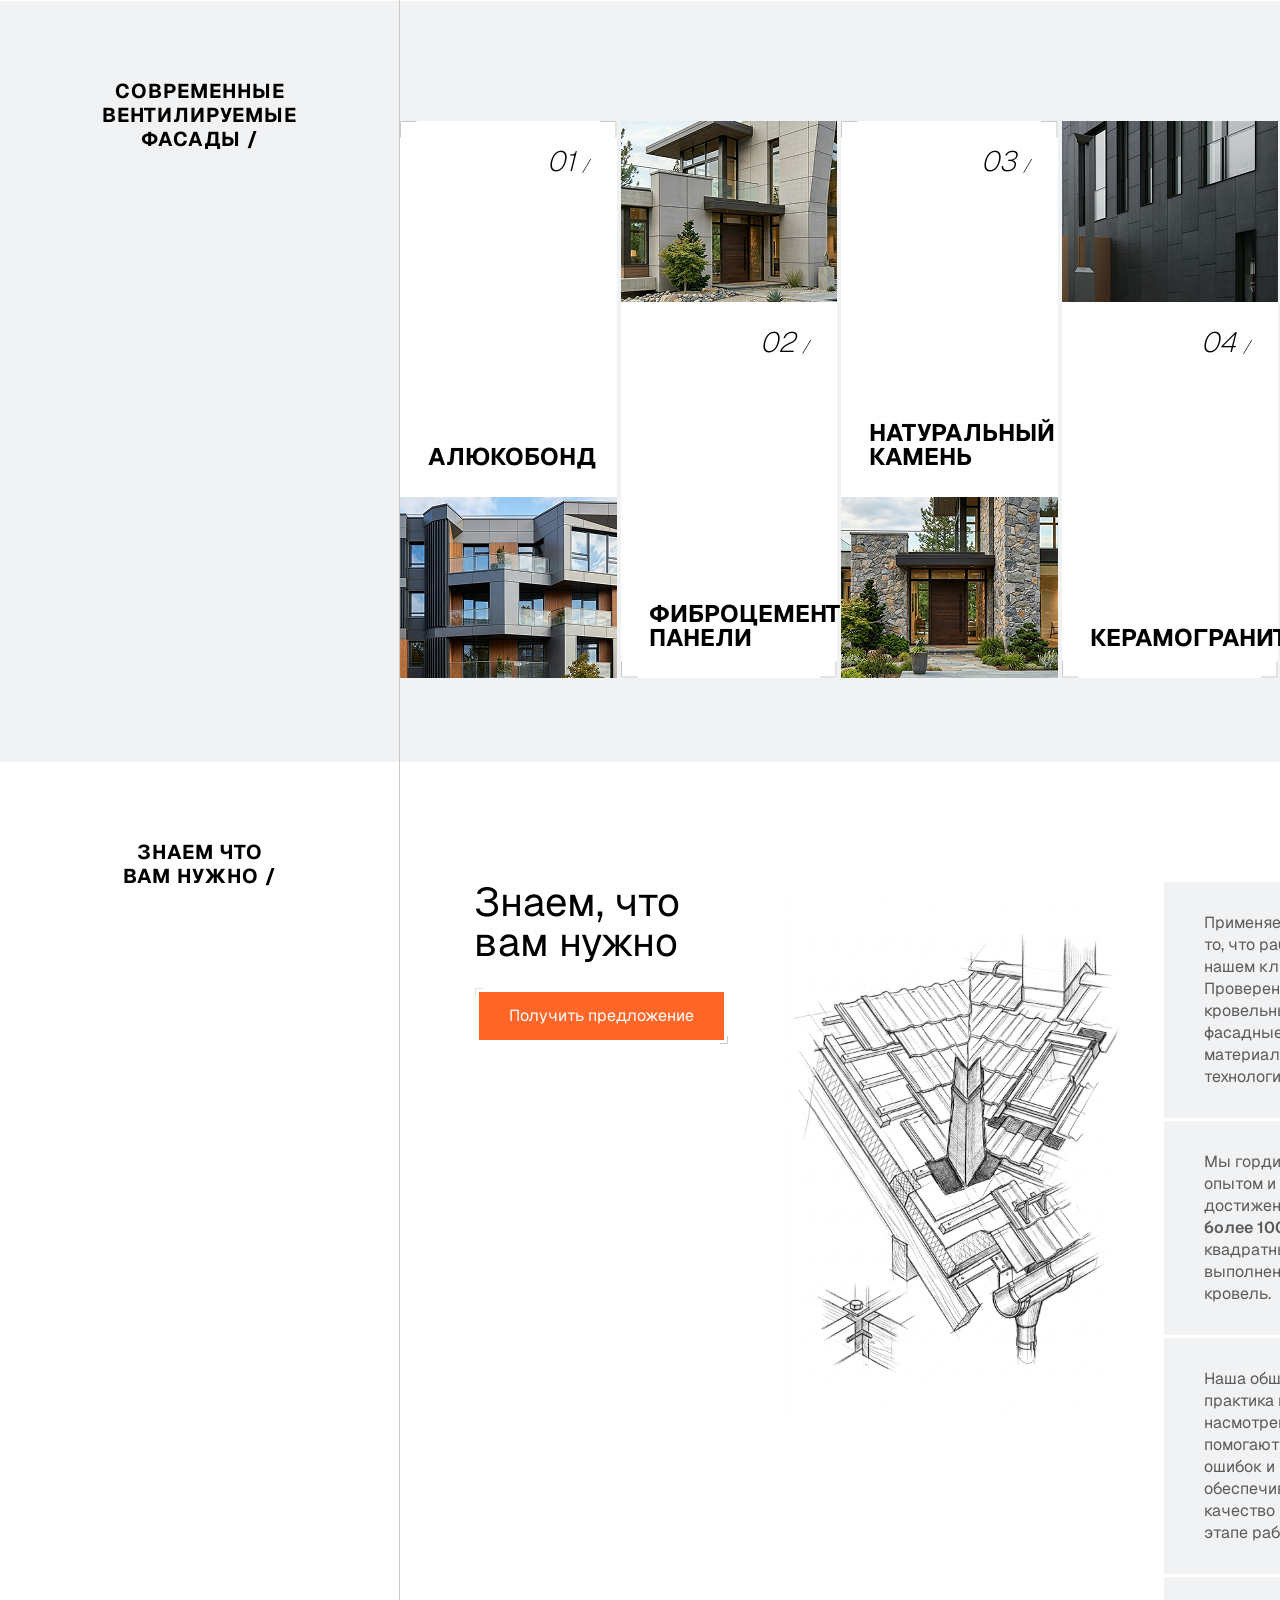
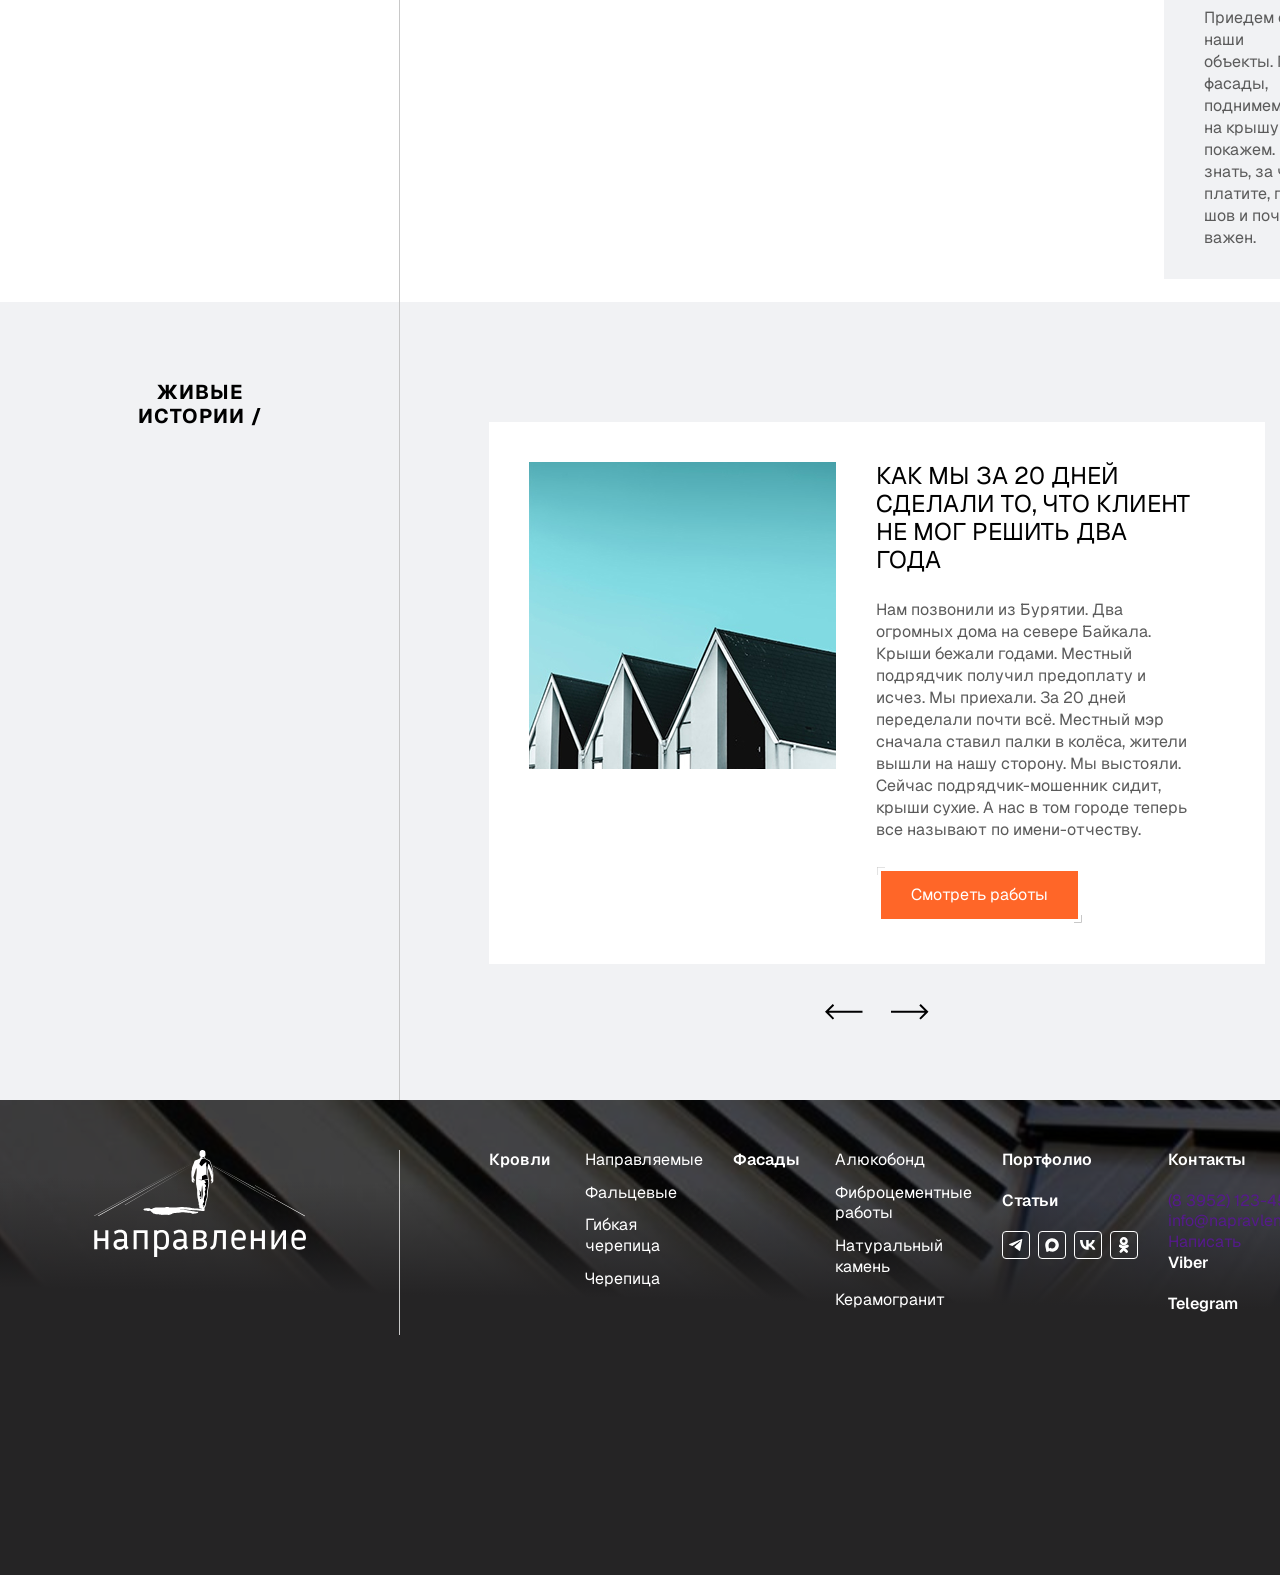
==== commit 40bfa559: "добавил 2" ====
--- a/index.html
+++ b/index.html
@@ -338,7 +338,7 @@
     <div class="section section-why">
         <div class="two-cols">
             <div class="two-cols__left">
-                <div class="section__subtitle">знаем что вам нужно /</div>
+                <div class="section__subtitle">знаем что<br> вам нужно /</div>
             </div>
             <div class="two-cols__right">
                 <div class="why">
@@ -389,9 +389,179 @@
             </div>
         </div>
     </div>
-      
-  
-    
+    
+    <!-- STORY
+    ================================= -->
+    <div class="section gray">
+        <div class="two-cols">
+            <div class="two-cols__left">
+                <div class="section__subtitle">живые<br> истории /</div>
+            </div>
+            <div class="two-cols__right">
+                <div class="container">
+                    <div class="story">
+                        <div class="slider_story_1">
+                            <div class="slide">
+                                <div class="item">
+                                    <div class="in">
+                                        <div class="pic">
+                                            <img src="img/story/pic_1.jpg" alt="">
+                                        </div>
+                                        <div class="right">
+                                            <h2 class="title">Как мы за 20 дней сделали то, что клиент не мог решить два года</h2>
+                                            <p>Нам позвонили из Бурятии. Два огромных дома на севере Байкала. Крыши бежали годами. Местный подрядчик получил предоплату и исчез. Мы приехали. За 20 дней переделали почти всё. Местный мэр сначала ставил палки в колёса, жители вышли на нашу сторону. Мы выстояли. Сейчас подрядчик-мошенник сидит, крыши сухие. А нас в том городе теперь все называют по имени-отчеству.</p>
+                                            <a href="" class="btn btn-orange">Смотреть работы</a>
+                                        </div>
+                                    </div>
+                                </div>
+                            </div>
+                            <div class="slide">
+                                <div class="item">
+                                    <div class="in">
+                                        <div class="pic">
+                                            <img src="img/story/pic_1.jpg" alt="">
+                                        </div>
+                                        <div class="right">
+                                            <h2 class="title">Как мы за 20 дней сделали то, что клиент не мог решить два года</h2>
+                                            <p>Нам позвонили из Бурятии. Два огромных дома на севере Байкала. Крыши бежали годами. Местный подрядчик получил предоплату и исчез. Мы приехали. За 20 дней переделали почти всё. Местный мэр сначала ставил палки в колёса, жители вышли на нашу сторону. Мы выстояли. Сейчас подрядчик-мошенник сидит, крыши сухие. А нас в том городе теперь все называют по имени-отчеству.</p>
+                                            <a href="" class="btn btn-orange">Смотреть работы</a>
+                                        </div>
+                                    </div>
+                                </div>
+                            </div>
+                            <div class="slide">
+                                <div class="item">
+                                    <div class="in">
+                                        <div class="pic">
+                                            <img src="img/story/pic_1.jpg" alt="">
+                                        </div>
+                                        <div class="right">
+                                            <h2 class="title">Как мы за 20 дней сделали то, что клиент не мог решить два года</h2>
+                                            <p>Нам позвонили из Бурятии. Два огромных дома на севере Байкала. Крыши бежали годами. Местный подрядчик получил предоплату и исчез. Мы приехали. За 20 дней переделали почти всё. Местный мэр сначала ставил палки в колёса, жители вышли на нашу сторону. Мы выстояли. Сейчас подрядчик-мошенник сидит, крыши сухие. А нас в том городе теперь все называют по имени-отчеству.</p>
+                                            <a href="" class="btn btn-orange">Смотреть работы</a>
+                                        </div>
+                                    </div>
+                                </div>
+                            </div>
+                        </div>
+                        <div class="arrows-append" id="arrows-append_2"></div>
+                    </div>
+                </div>
+            </div>
+        </div>
+    </div>
+
+    <!-- FOOTER
+    ================================= -->
+    <div class="footer">
+        <div class="two-cols footer__top">
+            <div class="two-cols__left">
+                <div class="logo">
+                    <a href="">
+                        <img src="img/footer/logo.svg" alt="">
+                    </a>
+                </div>
+            </div>
+            <div class="two-cols__right">
+                <div class="container">
+                    <div class="cols">
+                        <div class="col">
+                            <div class="flex">
+                                <div class="footer__sub">Кровли</div>
+                                <ul class="footer__nav">
+                                    <li><a href="">Направляемые</a></li>
+                                    <li><a href="">Фальцевые</a></li>
+                                    <li><a href="">Гибкая черепица</a></li>
+                                    <li><a href="">Черепица</a></li>
+                                </ul>
+                            </div>
+                        </div>
+                        <div class="col">
+                            <div class="flex">
+                                <div class="footer__sub">Фасады</div>
+                                <ul class="footer__nav">
+                                    <li><a href="">Алюкобонд</a></li>
+                                    <li><a href="">Фиброцементные работы</a></li>
+                                    <li><a href="">Натуральный камень</a></li>
+                                    <li><a href="">Керамогранит</a></li>
+                                </ul>
+                            </div>
+                        </div>
+                        <div class="col">
+                            <div class="footer__sub">
+                                <a href="">Портфолио</a>
+                            </div>
+                            <div class="footer__sub">
+                                <a href="">Статьи</a>
+                            </div>
+                            <div class="social">
+                                <div class="social__item">
+                                    <a href="">
+                                        <img src="img/footer/tg.svg" alt="">
+                                    </a>
+                                </div>
+                                <div class="social__item">
+                                    <a href="">
+                                        <img src="img/footer/max.svg" alt="">
+                                    </a>
+                                </div>
+                                <div class="social__item">
+                                    <a href="">
+                                        <img src="img/footer/vk.svg" alt="">
+                                    </a>
+                                </div>
+                                <div class="social__item">
+                                    <a href="">
+                                        <img src="img/footer/ok.svg" alt="">
+                                    </a>
+                                </div>
+                            </div>
+                        </div>
+                        <div class="col">
+                            <div class="footer__sub">Контакты</div>
+                            <div class="line">
+                                <div class="line__item">
+                                    <div class="footer__phone">
+                                        <a href="">(8 3952) 123-456</a>
+                                    </div>
+                                </div>
+                                <div class="line__item">
+                                    <div class="footer__place">
+                                        <a href=""></a>
+                                    </div>
+                                </div>
+                            </div>
+                            <div class="line">
+                                <div class="line__item">
+                                    <div class="footer__mail">
+                                        <a href="">info@napravlenie.ru</a>
+                                    </div>
+                                </div>
+                                <div class="line__item">
+                                    <div class="footer__callback">
+                                        <a href="">Написать</a>
+                                    </div>
+                                </div>
+                            </div>
+                            <div class="footer__sub">
+                                <a href="">Viber</a>
+                            </div>
+                            <div class="footer__sub">
+                                <a href="">Telegram</a>
+                            </div>
+                                
+
+                        </div>
+                    </div>
+                </div>
+            </div>
+        </div>
+        <div class="footer__bottom">
+            <div class="container">
+                
+            </div>
+        </div>
+    </div>
     
     
     <script src="https://code.jquery.com/jquery-3.7.1.min.js" integrity="sha256-/JqT3SQfawRcv/BIHPThkBvs0OEvtFFmqPF/lYI/Cxo=" crossorigin="anonymous"></script>
--- a/css/style.css
+++ b/css/style.css
@@ -973,3 +973,154 @@
 .why .item p span{
     font-weight: 600;
 }
+
+/**STORY**/
+.story{
+    max-width: 1100px;
+    margin: 0 auto;
+}   
+
+.story .item{
+
+}
+
+.story .item .in{
+    display: flex;
+    flex-wrap: wrap;
+    padding: 40px;
+    background: #fff;
+}
+
+.story .item .pic{
+    width: 307px;
+    height: 307px;
+    flex-shrink: 0;
+}
+
+.story .item .pic img{
+    width: 100%;
+    height: 100%;
+    display: block;
+    object-fit: cover;
+}
+
+.story .item .right{
+    width: calc(100% - 337px);
+    padding-left: 40px;
+}
+
+.story .item .title{
+    margin-bottom: 25px;
+    font-weight: 400;
+    font-size: 24px;
+    line-height: 1.16667;
+    text-transform: uppercase;
+    color: #000;
+}
+
+.story .item p{
+    margin-bottom: 25px;
+    font-weight: 400;
+    font-size: 16px;
+    line-height: 1.375;
+    color: #5b5b5b;
+}
+
+/**FOOTER**/
+.footer{
+    width: 100%;
+    padding-top: 50px;
+    padding-bottom: 80px;
+    background: #3C3B3B url(../img/footer/bg.svg) center bottom no-repeat;
+    position: relative;
+    z-index: 1;
+}
+
+.footer .logo{
+    display: flex;
+    justify-content: center;
+}
+
+.footer .logo img{
+    width: 212px;
+    display: block;
+}
+
+.footer__top .cols{
+    flex-wrap: nowrap;
+    justify-content: space-between;
+}
+
+.footer .flex{
+    display: flex;
+}
+
+.footer__sub{
+    margin-bottom: 20px;
+    font-weight: 600;
+    font-size: 16px;
+    color: #fff;
+}
+
+.footer .flex .footer__sub{
+    padding-right: 35px;
+}
+
+.footer__sub a{
+    color: inherit;
+}
+
+.footer__nav{
+    list-style: none;
+}
+
+.footer__nav li{
+    margin-bottom: 12px;
+    font-weight: 400;
+    font-size: 16px;
+    color: #fff;
+}   
+
+.footer__nav li a{
+    color: inherit;
+}
+
+.social{
+    display: flex;
+    column-gap: 8px;
+}
+
+.social__item{
+
+}
+
+.social__item a{
+    width: 28px;
+    height: 28px;
+    display: flex;
+    align-items: center;
+    justify-content: center;
+    border: 1px solid #fff;
+    border-radius: 4px;
+}
+
+.social__item img{
+    max-width: 100%;
+    max-height: 100%;
+    display: block;
+}
+
+.footer_ .line{
+    display: flex;
+    margin-bottom: 16px;
+}
+
+.footer_ .line__item{
+
+}
+
+.footer__bottom{
+    padding-top: 160px;
+}
+
+
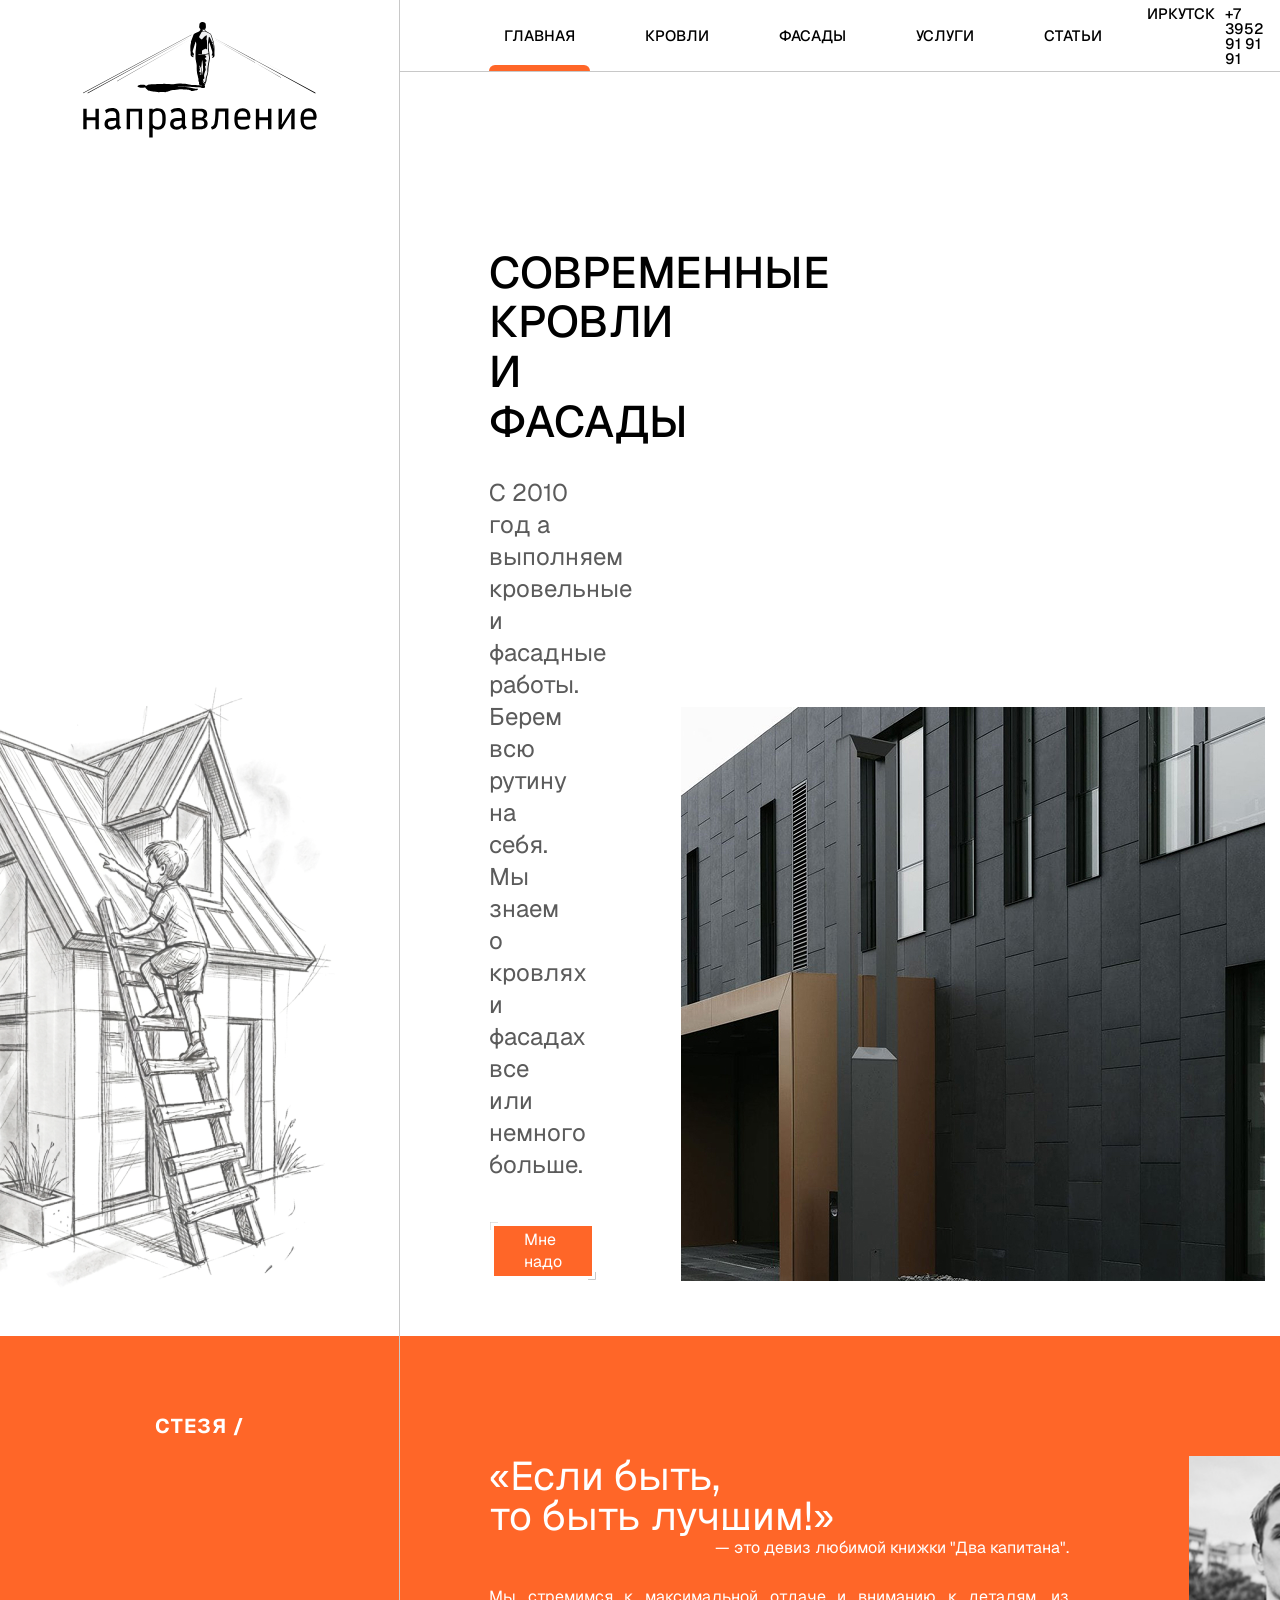
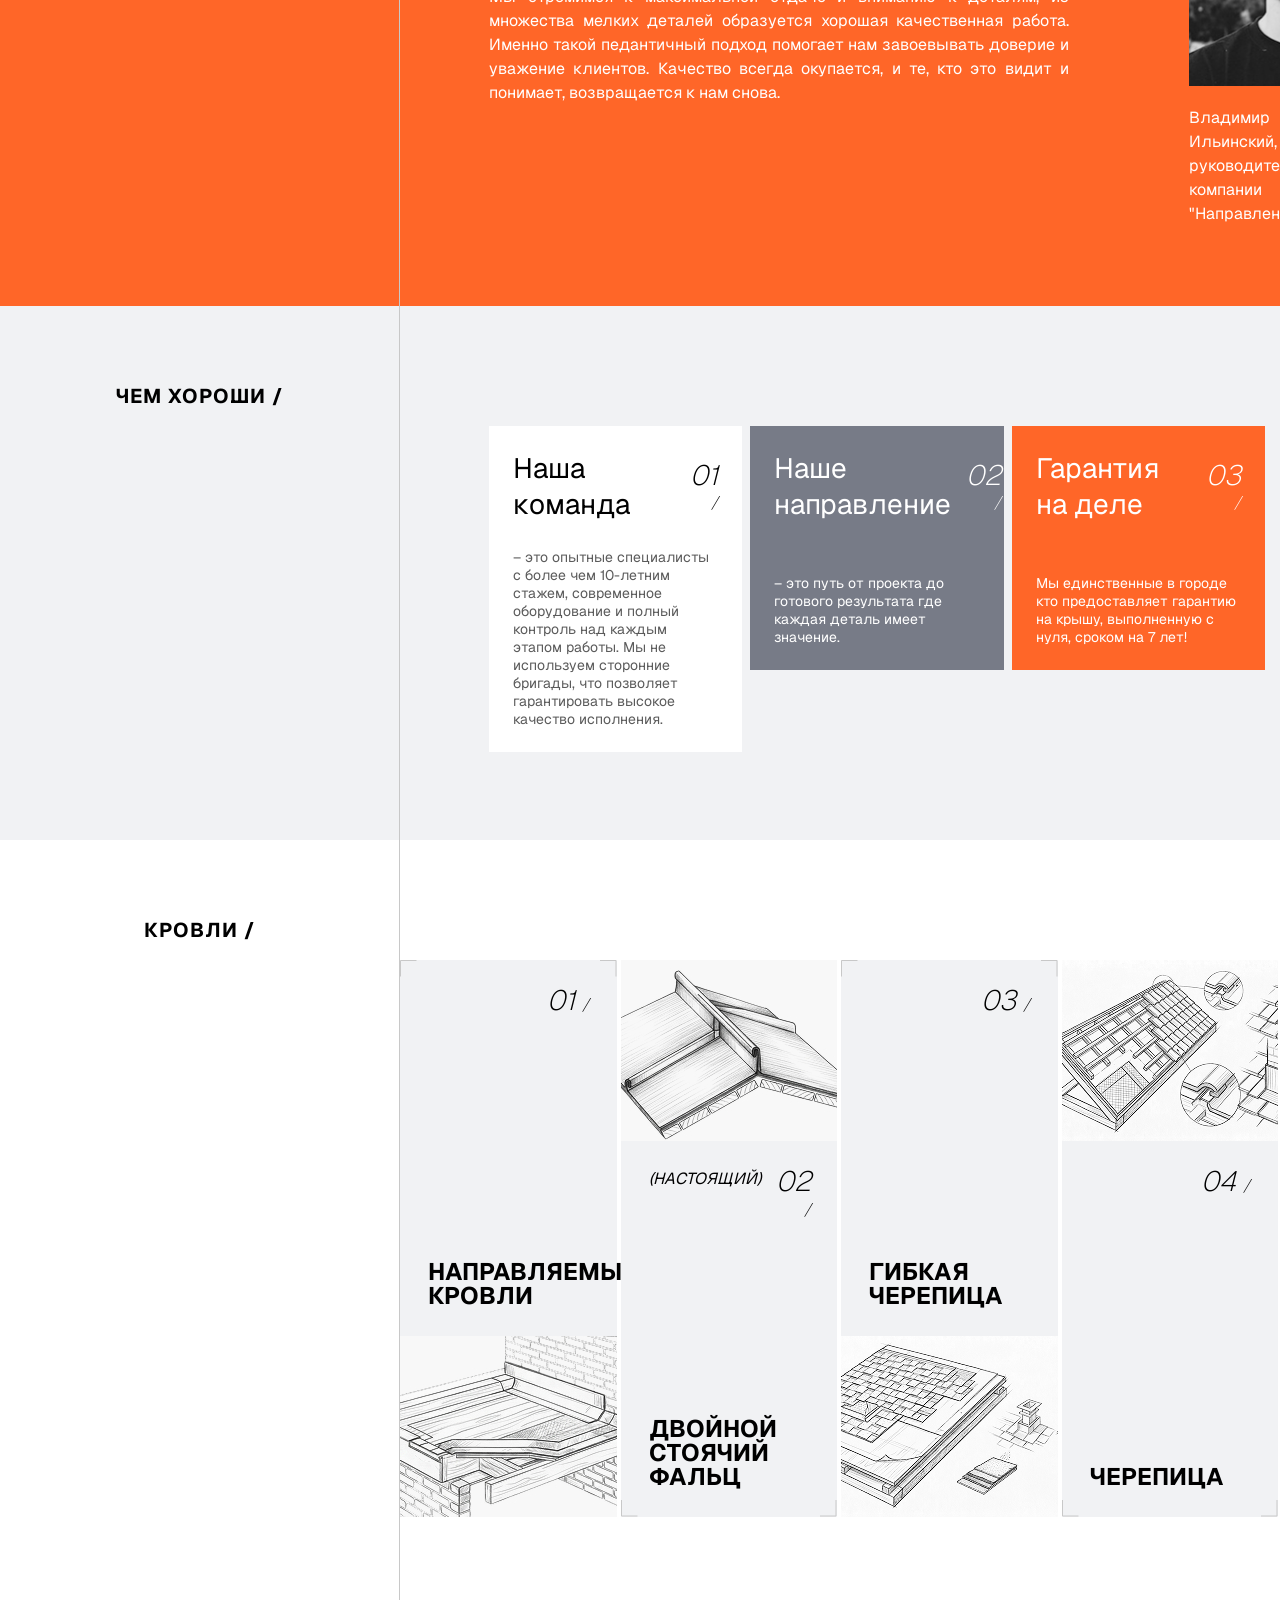
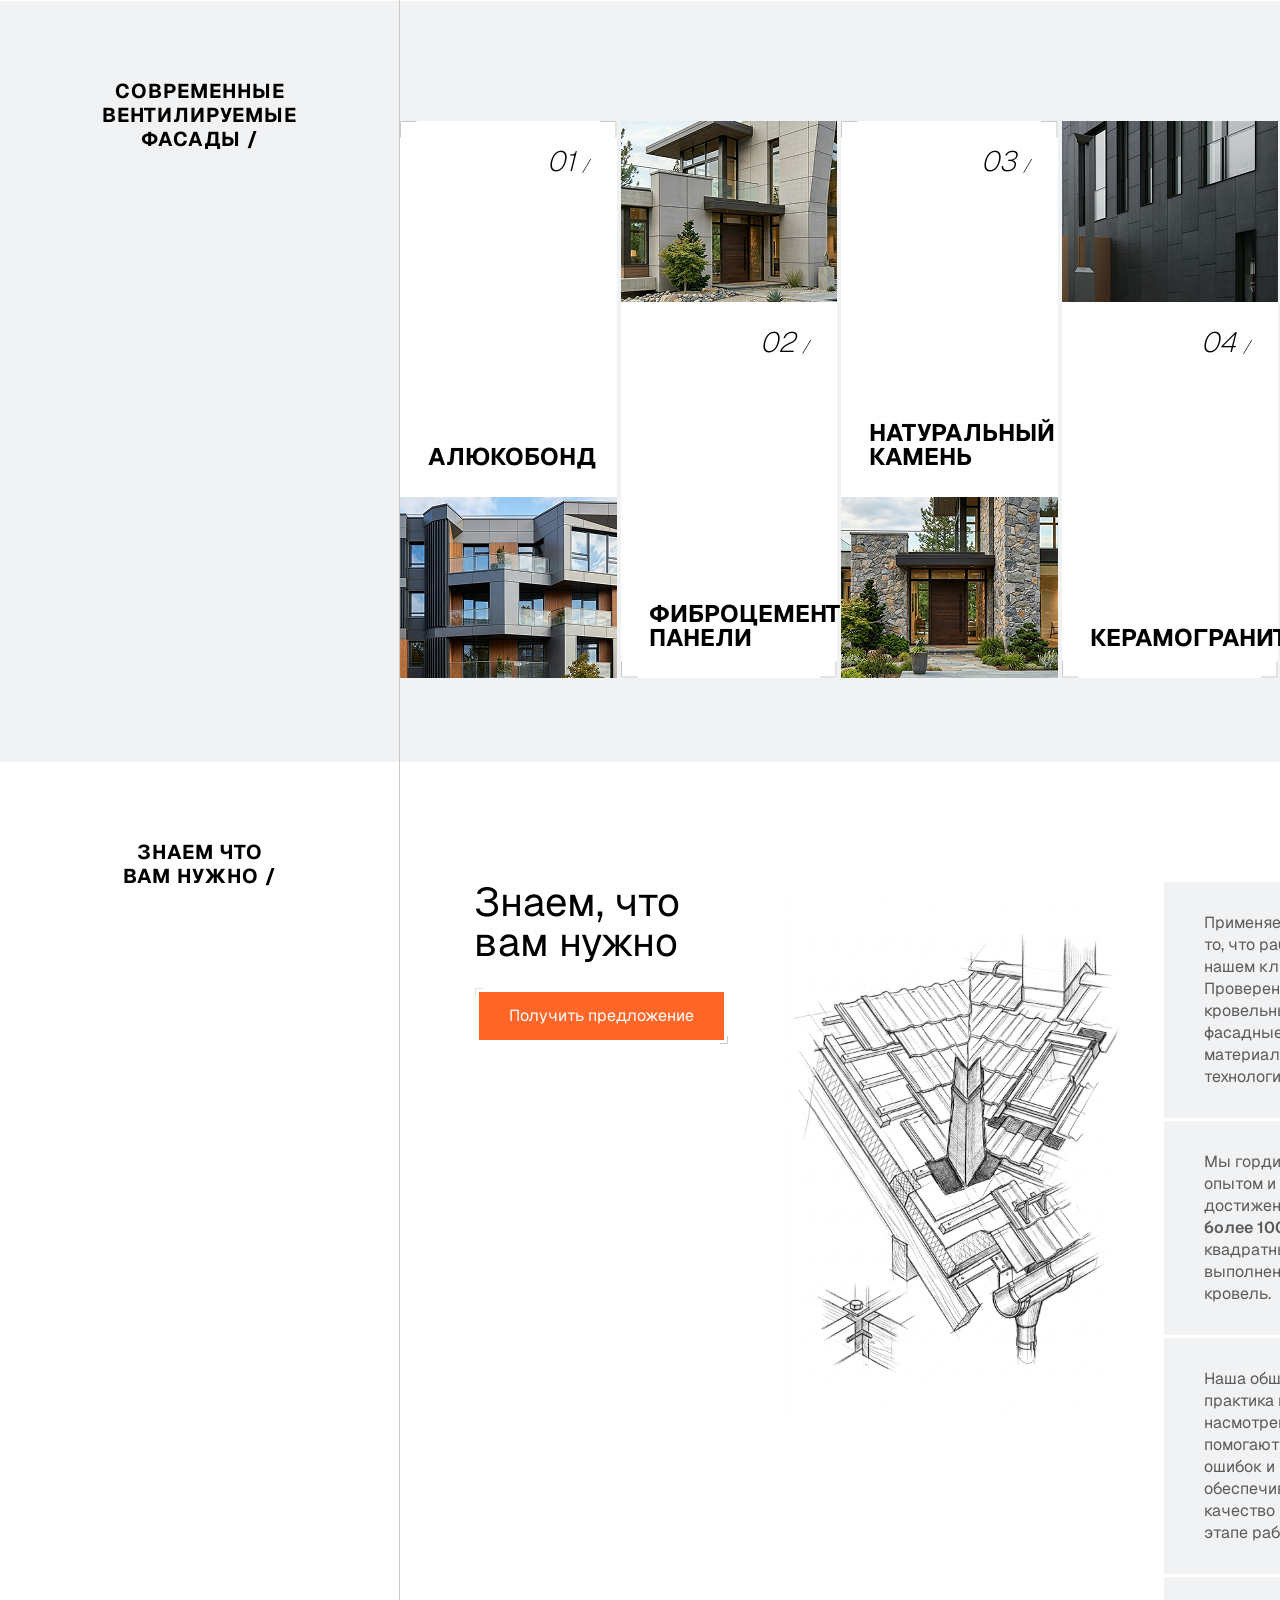
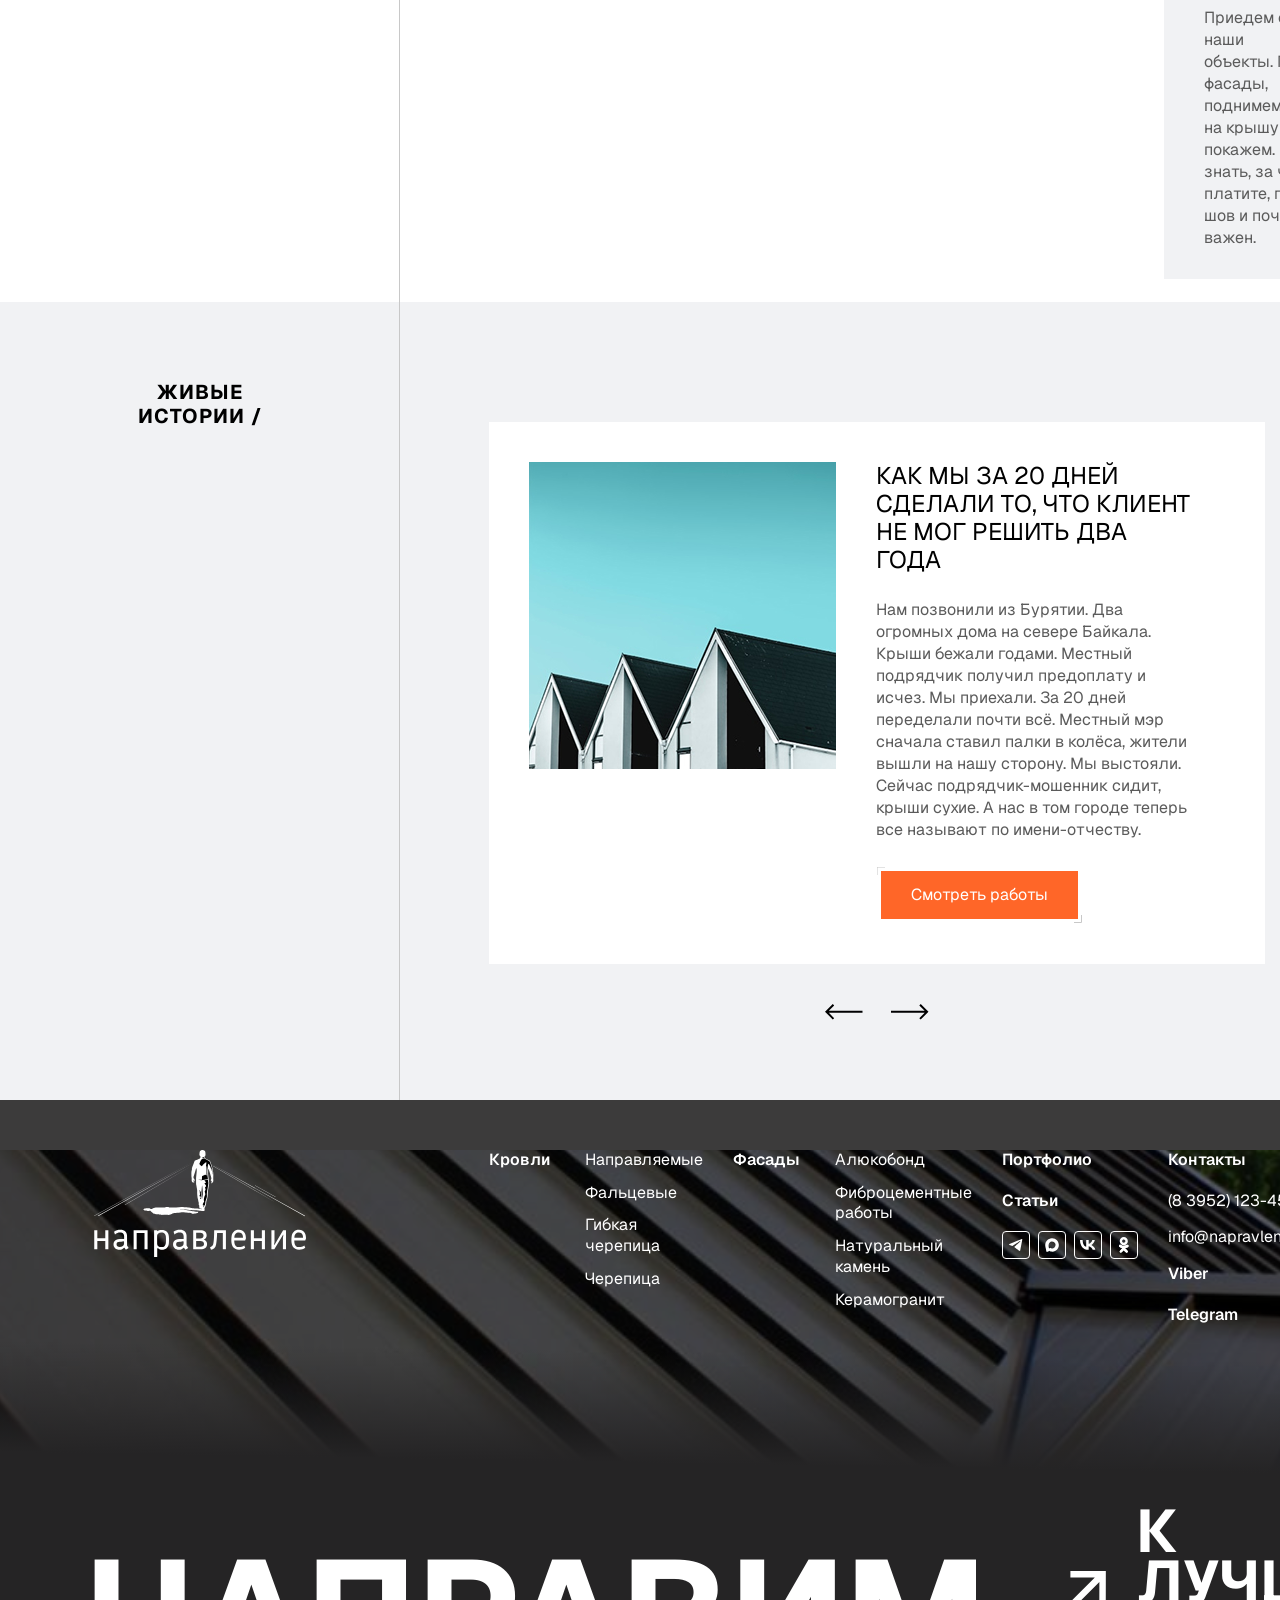
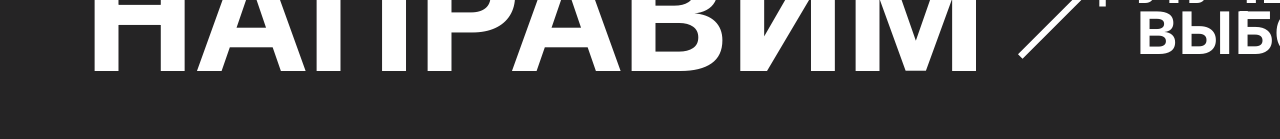
==== commit 6bc768ee: "добавил 3" ====
--- a/index.html
+++ b/index.html
@@ -527,7 +527,7 @@
                                 </div>
                                 <div class="line__item">
                                     <div class="footer__place">
-                                        <a href=""></a>
+                                        <a href="">Иркутск</a>
                                     </div>
                                 </div>
                             </div>
@@ -558,7 +558,14 @@
         </div>
         <div class="footer__bottom">
             <div class="container">
-                
+                <div class="cols">
+                    <div class="col">
+                        <div class="logo-2">Направим<i></i></div>
+                    </div>
+                    <div class="col">
+                        <div class="logo-3">к лучшему<br> выбору</div>
+                    </div>
+                </div>
             </div>
         </div>
     </div>
--- a/css/style.css
+++ b/css/style.css
@@ -1036,6 +1036,10 @@
     z-index: 1;
 }
 
+.footer .two-cols__left{
+    border: none;
+}
+
 .footer .logo{
     display: flex;
     justify-content: center;
@@ -1110,17 +1114,98 @@
     display: block;
 }
 
-.footer_ .line{
+.footer .line{
     display: flex;
     margin-bottom: 16px;
 }
 
-.footer_ .line__item{
-
+.footer .line__item:nth-child(1){
+    min-width: 160px;
+    padding-right: 5px;
+}
+
+.footer__phone{
+    font-weight: 400;
+    font-size: 16px;
+    color: #fff;
+}
+
+.footer__phone a{
+    color: inherit;
+}
+
+.footer__place{
+    font-weight: 400;
+    font-size: 16px;
+    color: #fff;
+}
+
+.footer__place a{
+    color: inherit;
+    text-decoration: underline;
+}
+
+.footer__mail{
+    font-weight: 400;
+    font-size: 16px;
+    color: #fff;
+}
+
+.footer__mail a{
+    color: inherit;
+}
+
+.footer__callback{
+    font-weight: 400;
+    font-size: 16px;
+    color: #fff;
+}
+
+.footer__callback a{
+    color: inherit;
+    text-decoration: underline;
 }
 
 .footer__bottom{
     padding-top: 160px;
 }
 
-
+.footer__bottom .container{
+    max-width: 1790px;
+    padding-left: 83px;
+}
+
+.footer__bottom .cols{
+    flex-wrap: nowrap;
+    align-items: flex-end;
+    justify-content: space-between;
+}
+
+.footer .logo-2{
+    display: flex;
+    align-items: center;
+    font-weight: 700;
+    font-size: 157px;
+    line-height: 0.17834;
+    text-transform: uppercase;
+    color: #fff;
+}
+
+.footer .logo-2 i{
+    width: 88px;
+    height: 88px;
+    display: block;
+    flex-shrink: 0;
+    margin-left: 30px;
+    background: url(../img/footer/arrow.svg) center no-repeat;
+}
+
+.footer .logo-3{
+    font-weight: 700;
+    font-size: 60px;
+    line-height: 0.85;
+    text-transform: uppercase;
+    color: #fff;
+}
+
+
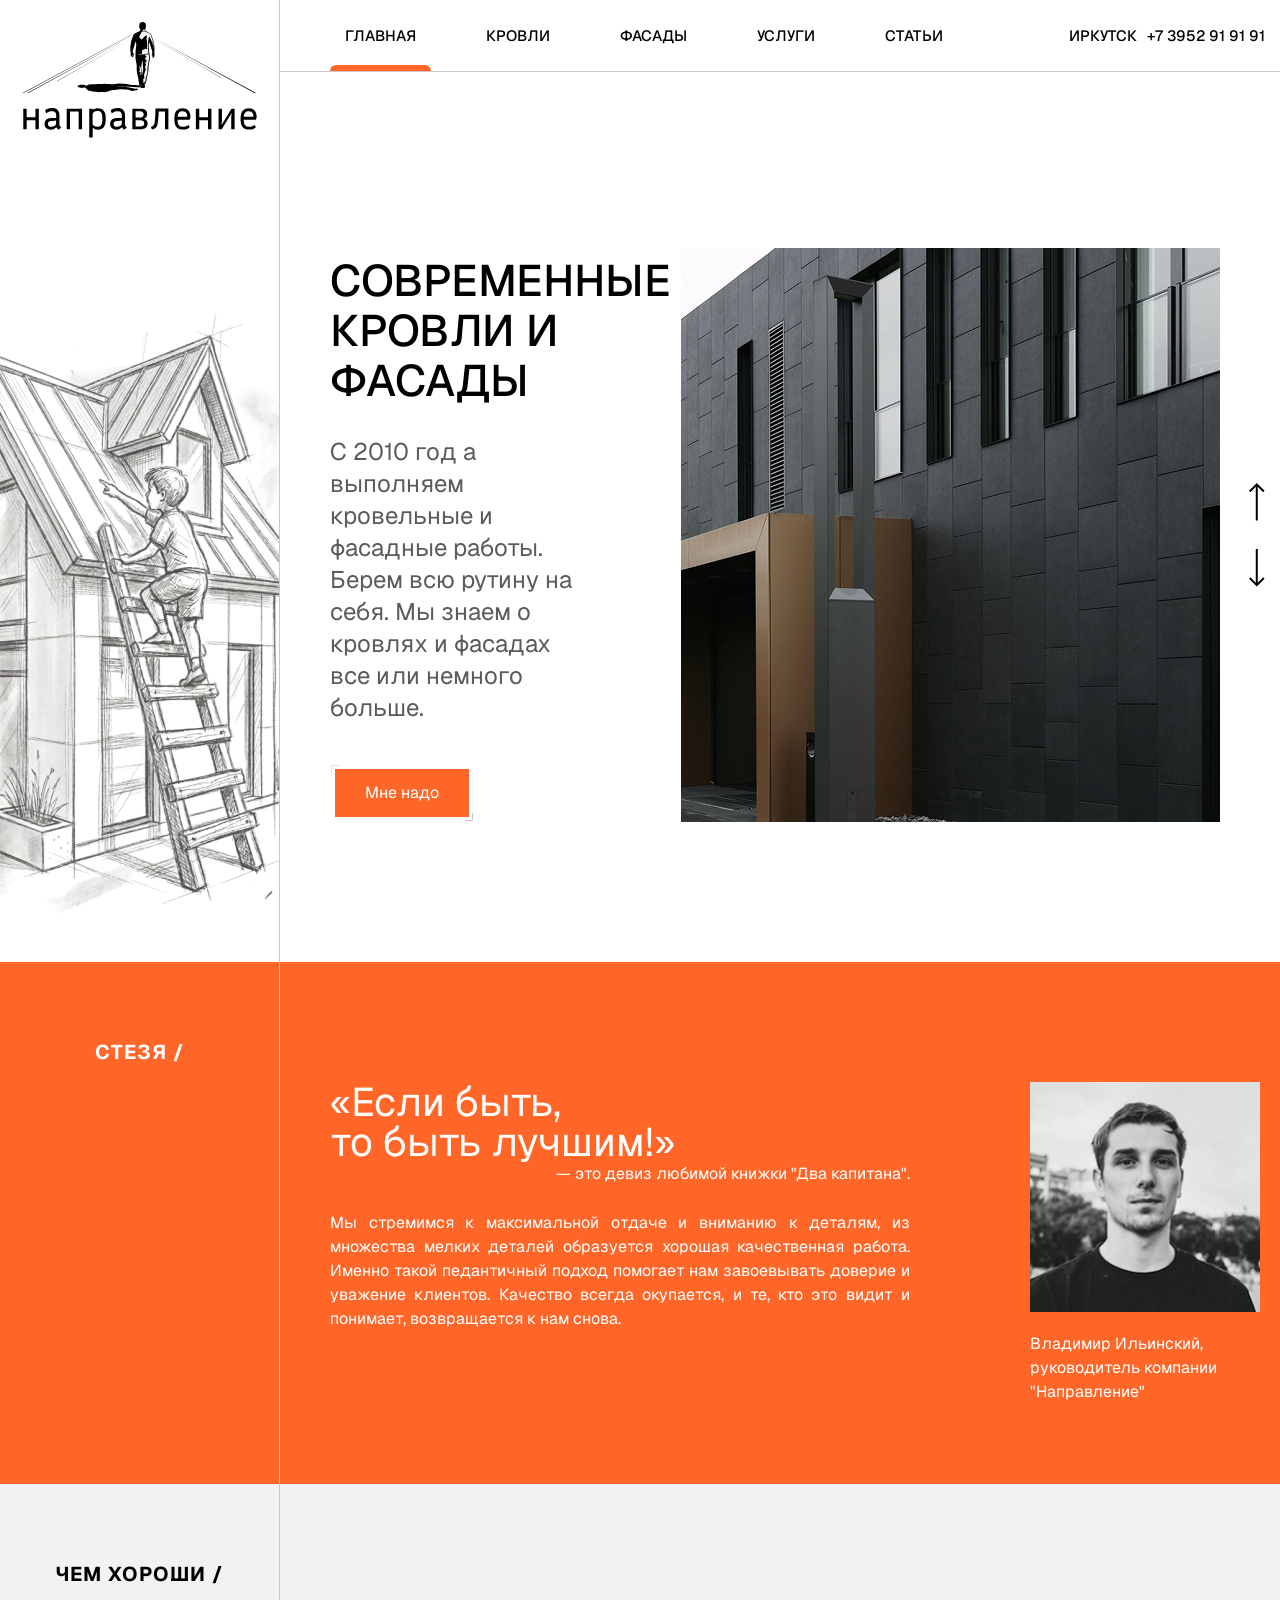
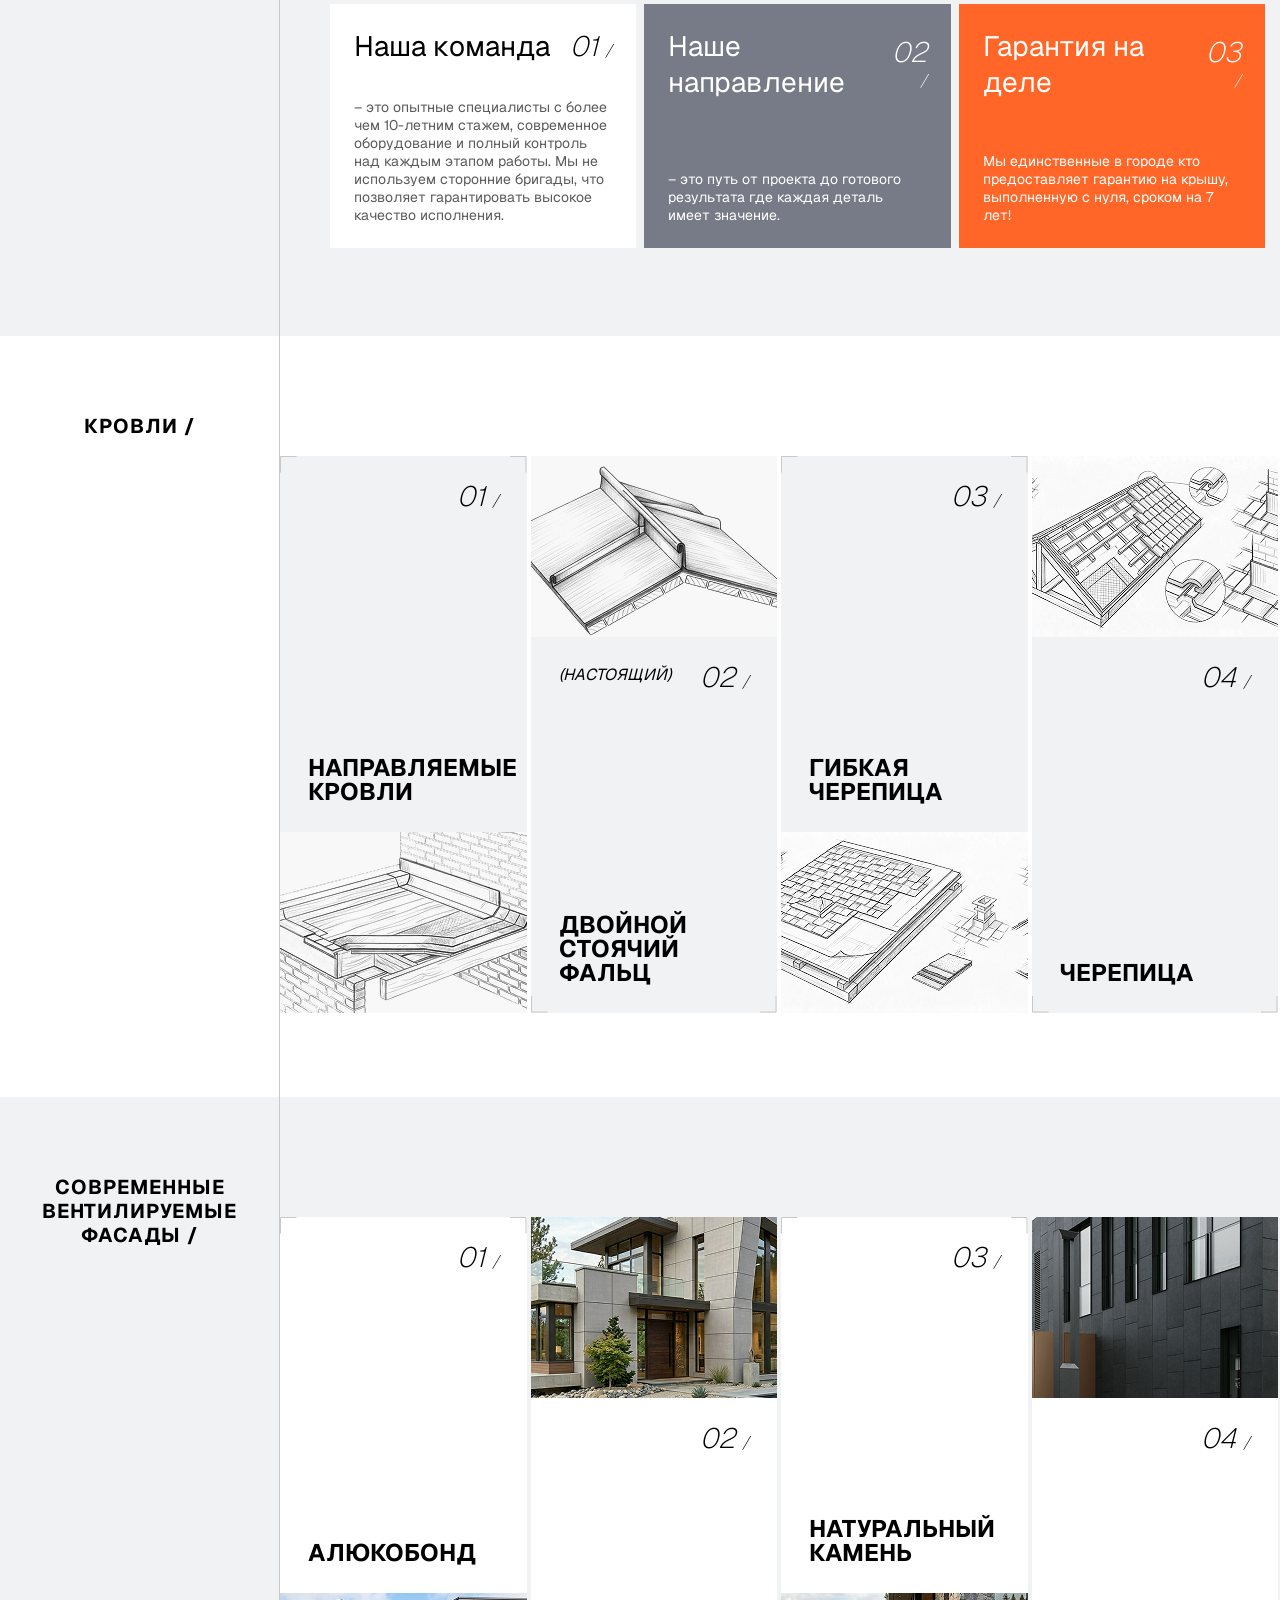
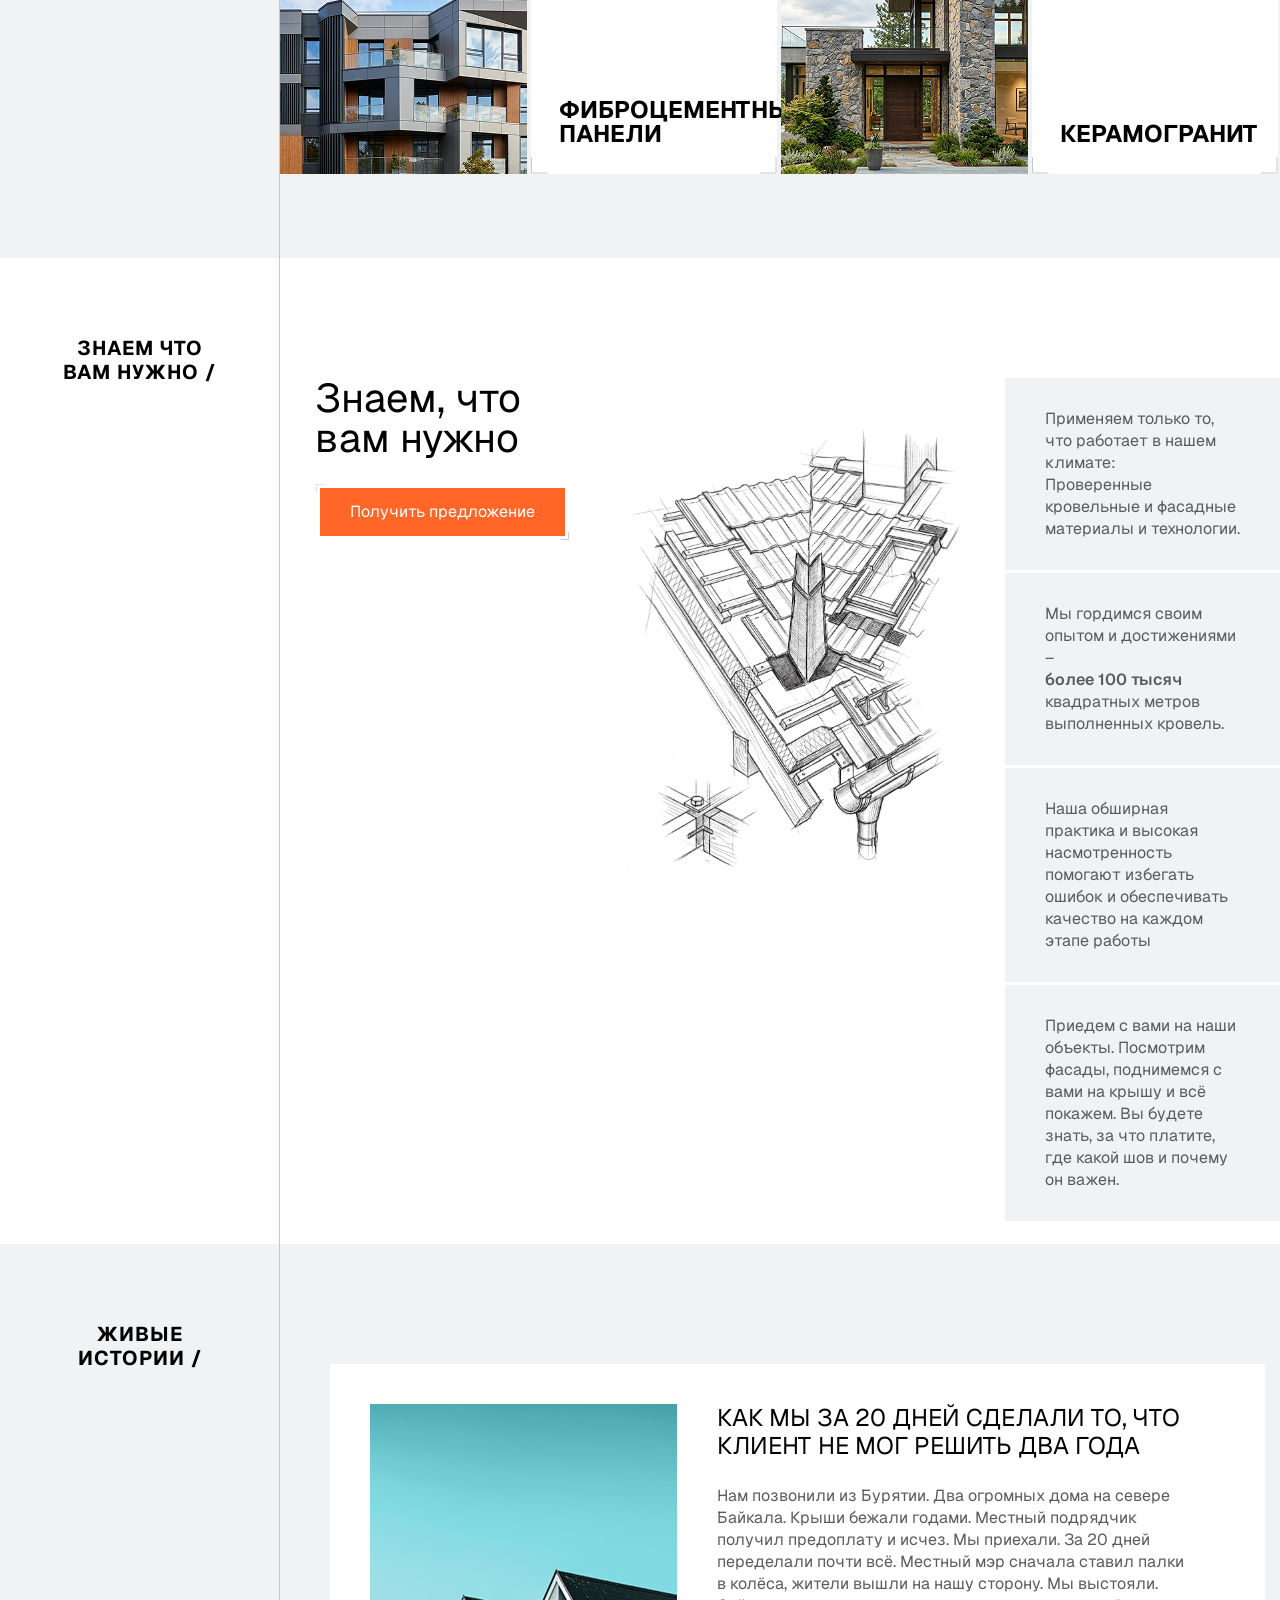
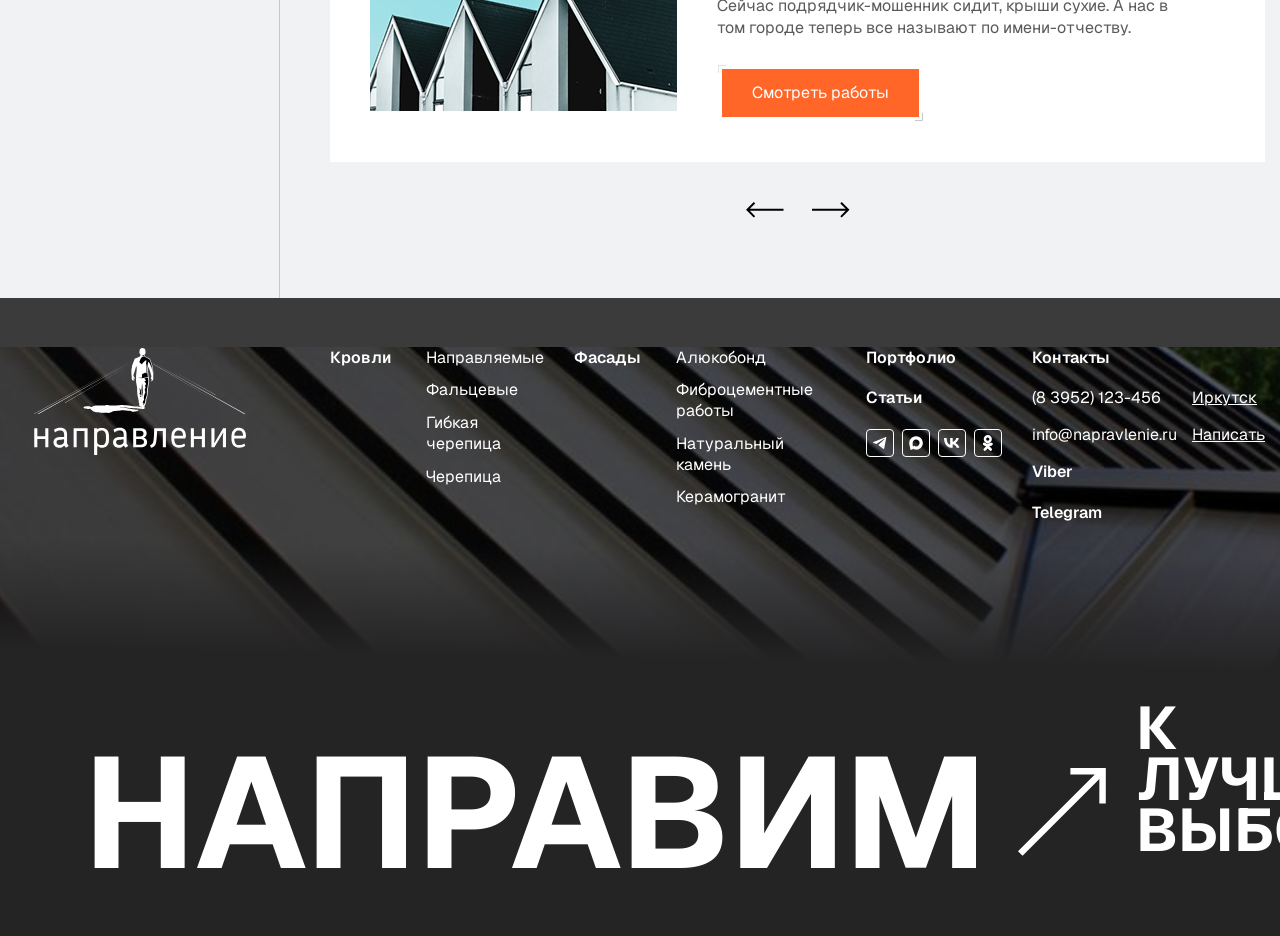
==== commit 4c4014e1: "добавил 4" ====
--- a/index.html
+++ b/index.html
@@ -27,7 +27,32 @@
 </head>
 <body>
 
-    
+    <!-- MENU-MOB
+    ================================= -->
+    <div class="menu-mob">
+        <div class="menu-close"></div>
+        
+        <div class="menu-mob__item">
+            <div class="nav">
+                <ul>
+                    <li class="active"><a href="">главная</a></li>
+                    <li><a href="">Кровли</a></li>
+                    <li><a href="">Фасады</a></li>
+                    <li><a href="">Услуги</a></li>
+                    <li><a href="">Статьи</a></li>
+                </ul>
+            </div>
+        </div>
+        <div class="menu-mob__item">
+            <div class="header__phone">
+                <span>Иркутск</span>
+                <a href="">+7 3952 91 91 91</a>
+            </div>
+        </div>
+        
+
+
+    </div>
     
     <!-- HEADER
     ================================= -->
@@ -42,7 +67,7 @@
             </div>
             <div class="two-cols__right header__right">    
                 <div class="container">
-                    <div class="cols">
+                    <div class="cols hidd1200">
                         <div class="col">
                             <div class="nav">
                                 <ul>
@@ -60,6 +85,11 @@
                                 <a href="">+7 3952 91 91 91</a>
                             </div>
                         </div>
+                    </div>
+                    <div class="burger">
+                        <span></span>
+                        <span></span>
+                        <span></span>
                     </div>
                 </div>
             </div>
--- a/css/style.css
+++ b/css/style.css
@@ -355,6 +355,10 @@
     z-index: 12;
 }
 
+.header .container{
+    min-width: none;
+}
+
 .header .two-cols{
     align-items: flex-start;
 }
@@ -441,6 +445,47 @@
     color: inherit;
 }
 
+.burger{
+    width: 32px;
+    display: none;
+    margin-left: auto;
+}
+
+.burger span{
+    display: block;
+    height: 3px;
+    background: #000;
+    margin: 7px 0;
+}
+
+.menu-close{
+    width: 28px;
+    height: 28px;
+    display: block;
+    position: absolute;
+    background: transparent url(../img/header/close.svg) center no-repeat;
+    background-size: contain;
+    top: 15px;
+    right: 15px;
+    z-index: 2;
+}
+
+.menu-mob{
+    width: 100%;
+    position: fixed;
+    top: 0;
+    height: 100%;
+    padding: 48px 15px 25px;
+    overflow: auto;
+    background: #fff;
+    z-index: 99;
+    display: none;
+}
+
+.menu-mob__item{
+    margin-top: 20px;
+}
+
 /**INTRO**/
 .intro{
     width: 100%;
--- a/css/media.css
+++ b/css/media.css
@@ -1,5 +1,20 @@
 @media only screen and (max-width : 1600px){
-	
+    .two-cols__left{
+        width: 280px;
+    }
+
+	.two-cols__right{
+        width: calc(100% - 280px);
+        padding-left: 35px;
+    }
+
+    .intro__slider{
+        padding-right: 45px;
+    }
+
+    .arrows-append-vert{
+        right: 0;
+    }
 
 
 }/**1600px**/
@@ -15,11 +30,100 @@
 }/**1280px**/
 
 @media only screen and (max-width : 1200px){
-	
+	.hidd1200{
+		display: none!important;
+	}
+
+	.burger{
+		display: block;
+	}
+
+    .two-cols__left{
+        width: 0;
+        border: none;
+        display: none;
+    }
+
+    .two-cols__right{
+        width: 100%;
+        padding-left: 0;
+    }
+
+    .header{
+        border-bottom: 1px solid #c8c8c8;
+    }
+
+    .header .two-cols{
+        align-items: center;
+    }
+
+    .header__left{
+        width: 140px;
+        display: block;
+        padding: 8px 15px 8px;
+    }
+
+    .header__right{
+        width: calc(100% - 140px);
+        padding-top: 8px;
+        padding-bottom: 8px;
+    }
+
+    .header__right{
+        border: none;
+    }
+
+    .header .logo img{
+        width: 110px;
+    }
+
+    .nav > ul{
+        display: block;
+    }
+
+    .nav > ul > li > a{
+        display: inline-block;
+        padding: 18px 15px;
+    }
+
+    .intro .two-cols__right{
+        min-height: 0;
+        padding-top: 30px;
+        padding-bottom: 30px;
+    }
+
+    .section .two-cols__right{
+        padding-top: 35px;
+        padding-bottom: 35px;
+    }
 }/**1200px**/
 
 @media only screen and (max-width : 1199px){
-	
+	.intro__left{
+        width: 100%;
+        padding-right: 0;
+    }
+
+    .intro__right{
+        width: 100%;
+        padding-top: 25px;
+    }
+
+    .intro__title{
+        font-size: 38px;
+    }
+
+    .intro__text{
+        font-size: 18px;
+    }
+
+    .intro__slider{
+        padding-right: 35px;
+    }
+
+    .title-block{
+        font-size: 32px;
+    }
 }/**1199px**/
 
 @media only screen and (max-width : 992px){
@@ -35,7 +139,9 @@
 }/**768px**/
 
 @media only screen and (max-width : 767px){
-	
+	.intro__slider .in{
+        height: 480px;
+    }
 
 
 
